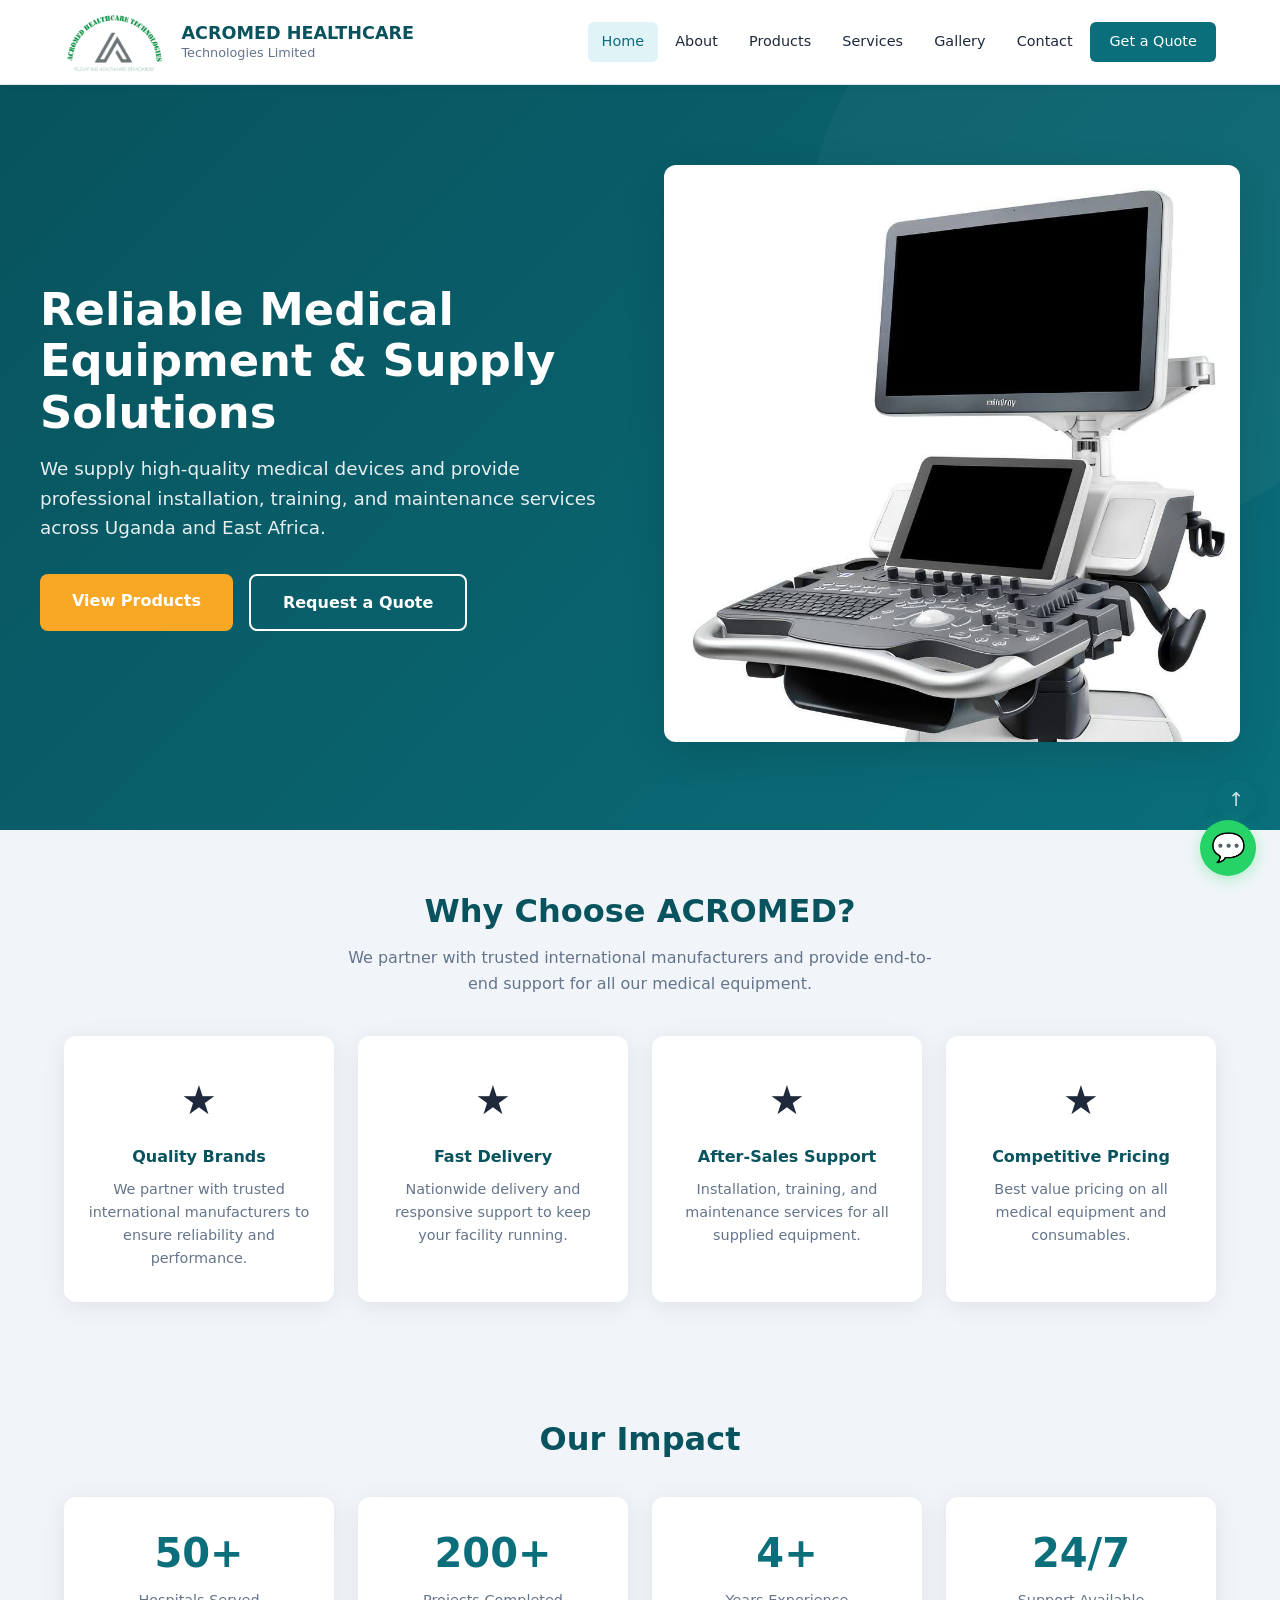
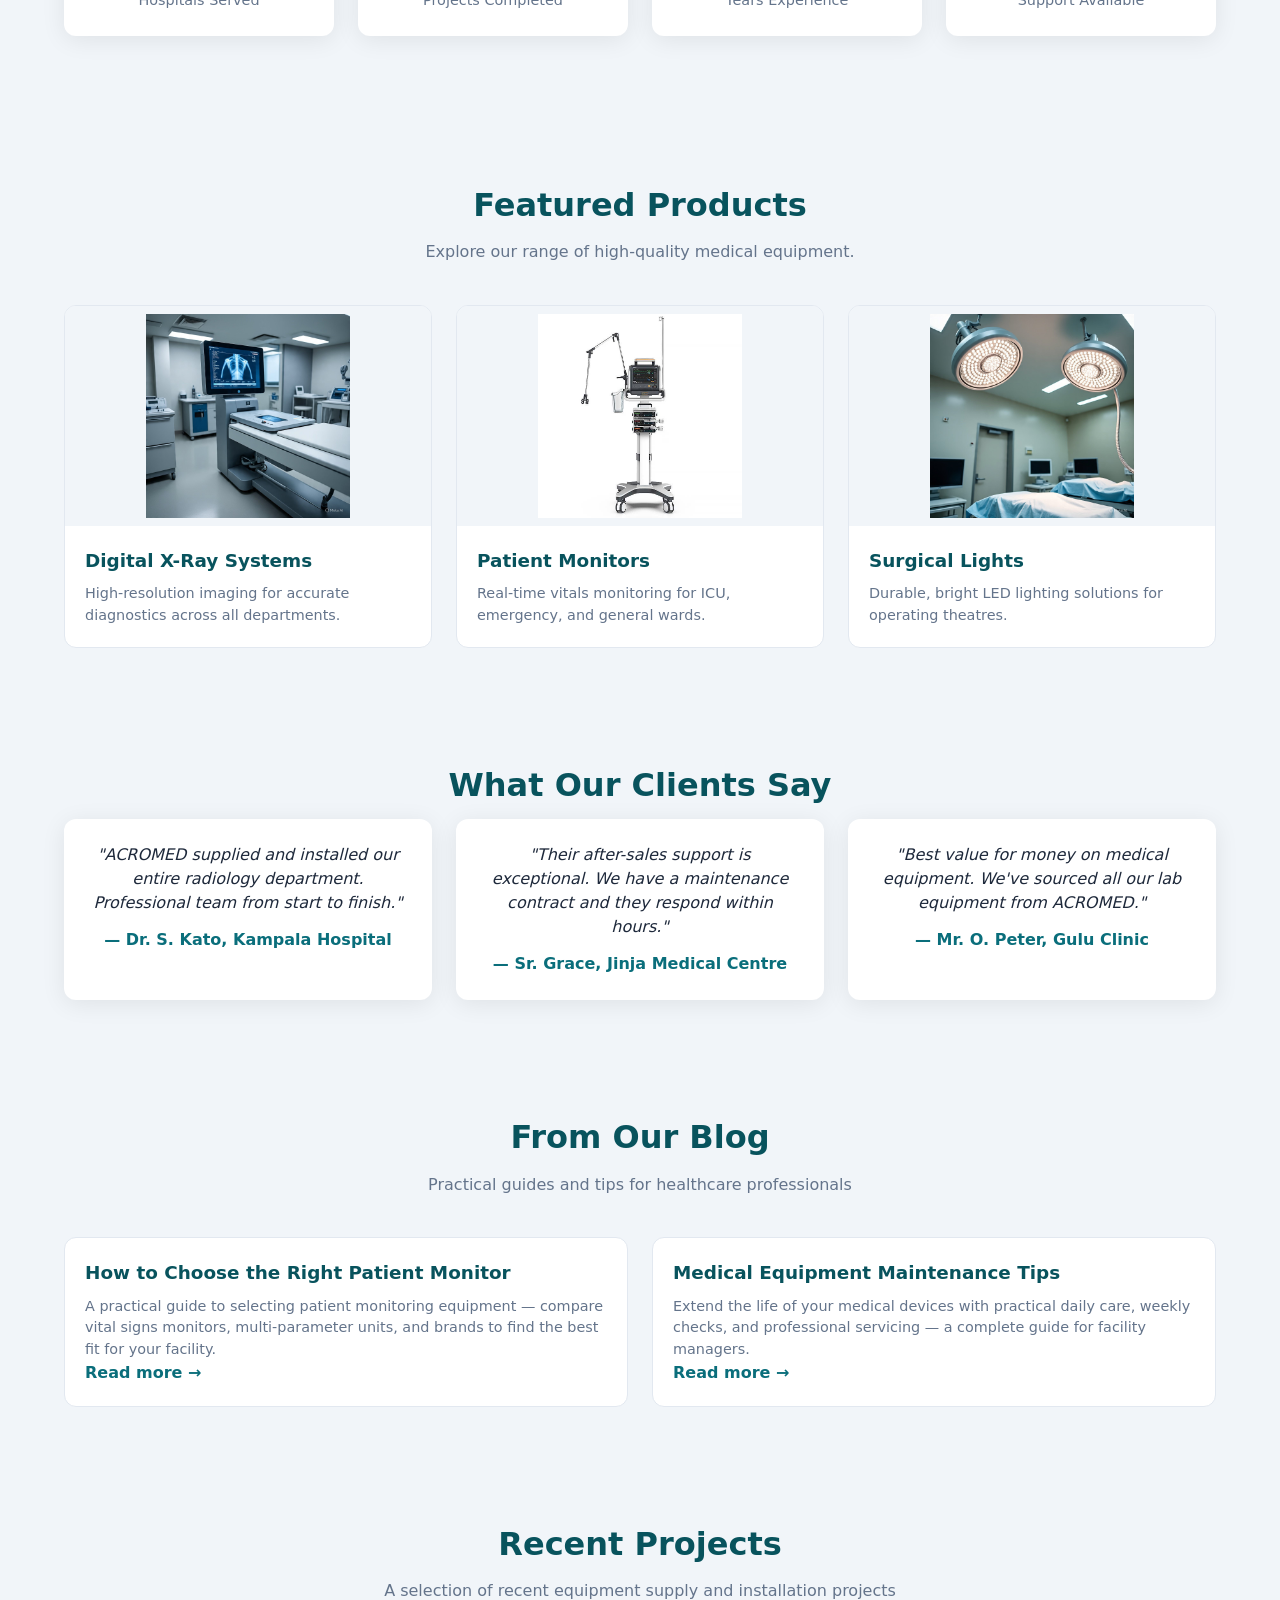
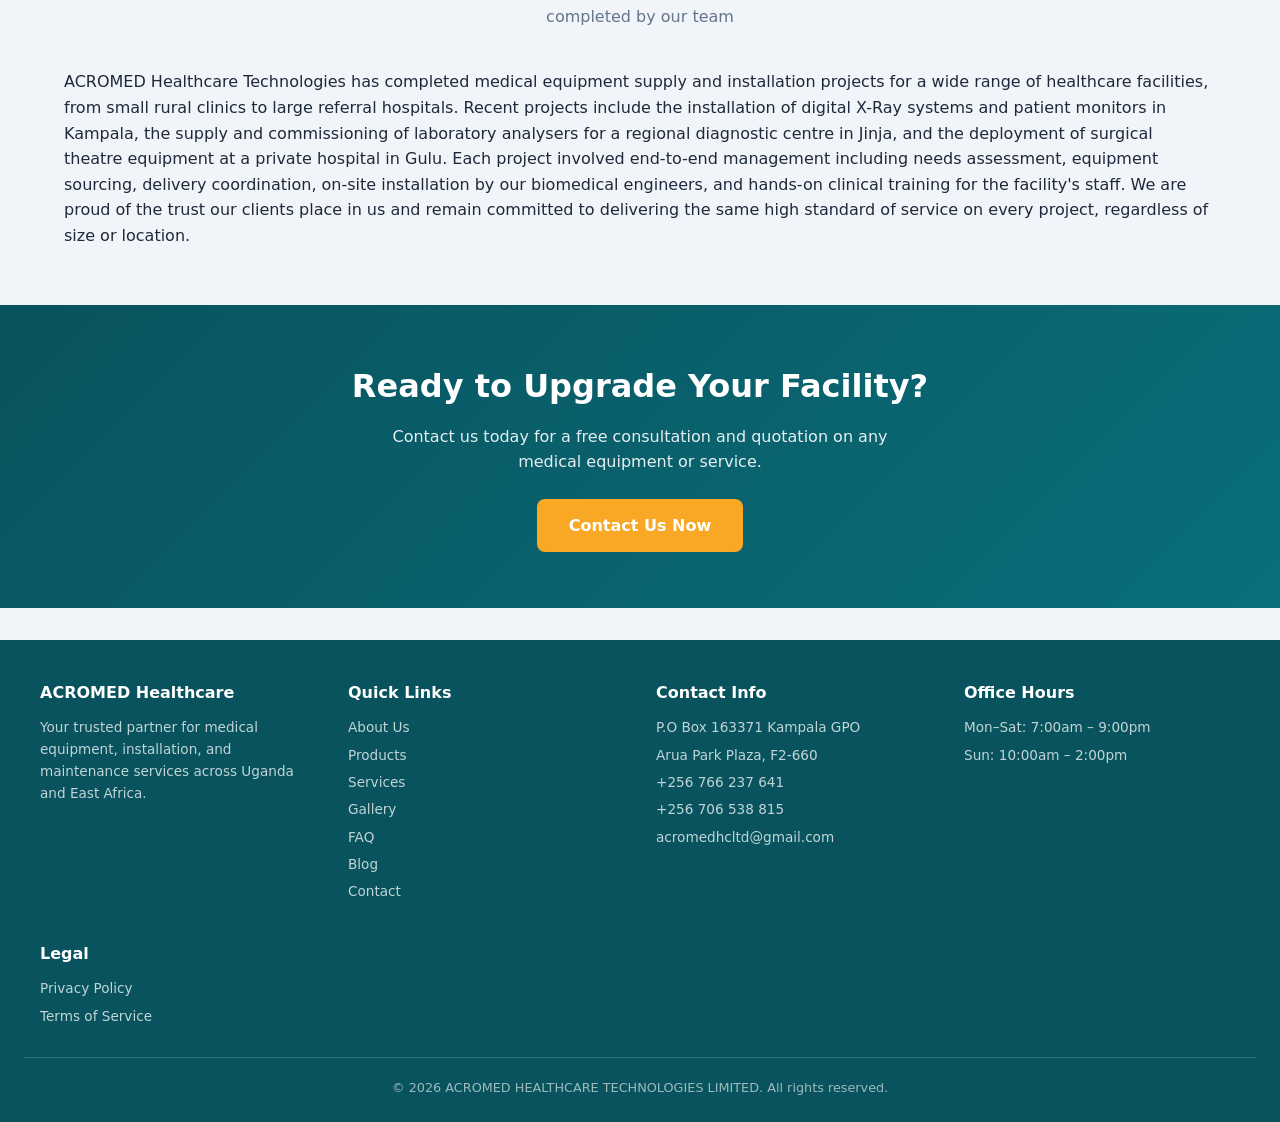
==== index.html @ 70cec4bb "Initial site: ACROMED Healthcare Technologies - full responsive website with Netlify Forms, SEO, and" ====
<!doctype html>
<html lang="en">
<head>
<meta charset="utf-8"/>
<title>ACROMED Healthcare Technologies | Medical Equipment Supplier Uganda</title>
<meta name="description" content="ACROMED Healthcare Technologies Limited — leading supplier of medical equipment, hospital supplies, installation and maintenance services across Uganda and East Africa."/>
<meta name="keywords" content="medical equipment Uganda, hospital supplies Kampala, x-ray machines, patient monitors, lab equipment, medical installation services"/>
<meta name="viewport" content="width=device-width,initial-scale=1"/>
<meta property="og:title" content="ACROMED Healthcare Technologies | Medical Equipment Supplier Uganda"/>
<meta property="og:description" content="Leading supplier of medical equipment, hospital supplies, installation and maintenance services across Uganda and East Africa."/>
<meta property="og:type" content="website"/>
<meta property="og:url" content="https://www.acromedhcltd.com/"/>
<meta property="og:image" content="https://www.acromedhcltd.com/images/logo.jpg"/>
<link rel="canonical" href="https://acromedhcltd.com/"/>
<link rel="icon" href="images/logo.jpg" type="image/x-icon"/>
<link rel="stylesheet" href="styles.css"/>
<script type="application/ld+json">
{
  "@context": "https://schema.org",
  "@type": "MedicalBusiness",
  "name": "ACROMED Healthcare Technologies Limited",
  "image": "https://www.acromedhcltd.com/images/logo.jpg",
  "address": {
    "@type": "PostalAddress",
    "streetAddress": "Arua Park Plaza, F2-660",
    "addressLocality": "Kampala",
    "addressCountry": "UG"
  },
  "telephone": "+256-766237641",
  "email": "acromedhcltd@gmail.com",
  "url": "https://www.acromedhcltd.com"
}
</script>
</head>
<body>
<header>
  <div class="brand">
    <div class="brand-left">
      <img src="images/logo.jpg" alt="ACROMED Logo" class="logo"/>
      <div class="site-title">ACROMED HEALTHCARE <span>Technologies Limited</span></div>
    </div>
    <button class="menu-toggle" onclick="this.nextElementSibling.classList.toggle('open')">☰</button>
    <nav>
      <a href="index.html" class="active">Home</a>
      <a href="about.html">About</a>
      <a href="products.html">Products</a>
      <a href="services.html">Services</a>
      <a href="gallery.html">Gallery</a>
      <a href="contact.html">Contact</a>
      <a href="contact.html" class="nav-cta">Get a Quote</a>
    </nav>
  </div>
</header>

<section class="hero">
  <div class="hero-inner">
    <div class="hero-text">
      <h1>Reliable Medical Equipment &amp; Supply Solutions</h1>
      <p>We supply high-quality medical devices and provide professional installation, training, and maintenance services across Uganda and East Africa.</p>
      <div class="cta-group">
        <a href="products.html" class="cta">View Products</a>
        <a href="contact.html" class="cta cta-outline">Request a Quote</a>
      </div>
    </div>
    <div class="hero-image">
      <img src="images/hero2.jpg" alt="Medical equipment" loading="lazy"/>
    </div>
  </div>
</section>

<div class="container">
  <section>
    <h2 class="section-title">Why Choose ACROMED?</h2>
    <p class="section-sub">We partner with trusted international manufacturers and provide end-to-end support for all our medical equipment.</p>
    <div class="why-us-grid">
      <div class="why-card"><span class="icon">★</span><h4>Quality Brands</h4><p>We partner with trusted international manufacturers to ensure reliability and performance.</p></div>
      <div class="why-card"><span class="icon">★</span><h4>Fast Delivery</h4><p>Nationwide delivery and responsive support to keep your facility running.</p></div>
      <div class="why-card"><span class="icon">★</span><h4>After-Sales Support</h4><p>Installation, training, and maintenance services for all supplied equipment.</p></div>
      <div class="why-card"><span class="icon">★</span><h4>Competitive Pricing</h4><p>Best value pricing on all medical equipment and consumables.</p></div>
    </div>
  </section>

  <section>
    <h2 class="section-title">Our Impact</h2>
    <div class="stats-row">
      <div class="stat-card"><div class="number">50+</div><div class="label">Hospitals Served</div></div>
      <div class="stat-card"><div class="number">200+</div><div class="label">Projects Completed</div></div>
      <div class="stat-card"><div class="number">4+</div><div class="label">Years Experience</div></div>
      <div class="stat-card"><div class="number">24/7</div><div class="label">Support Available</div></div>
    </div>
  </section>

  <section>
    <h2 class="section-title">Featured Products</h2>
    <p class="section-sub">Explore our range of high-quality medical equipment.</p>
    <div class="grid-3">
      <div class="card"><img class="card-img" src="images/xray.jpg" alt="Digital X-Ray" loading="lazy"/><div class="card-body"><h4>Digital X-Ray Systems</h4><p>High-resolution imaging for accurate diagnostics across all departments.</p></div></div>
      <div class="card"><img class="card-img" src="images/patient-mon.jpg" alt="Patient Monitor" loading="lazy"/><div class="card-body"><h4>Patient Monitors</h4><p>Real-time vitals monitoring for ICU, emergency, and general wards.</p></div></div>
      <div class="card"><img class="card-img" src="images/light.jpg" alt="Surgical Lights" loading="lazy"/><div class="card-body"><h4>Surgical Lights</h4><p>Durable, bright LED lighting solutions for operating theatres.</p></div></div>
    </div>
  </section>

  <section>
    <h2 class="section-title">What Our Clients Say</h2>
    <div class="grid-3" id="reviews-container">
      <div class="testimonial-card"><p>"ACROMED supplied and installed our entire radiology department. Professional team from start to finish."</p><div class="author">— Dr. S. Kato, Kampala Hospital</div></div>
      <div class="testimonial-card"><p>"Their after-sales support is exceptional. We have a maintenance contract and they respond within hours."</p><div class="author">— Sr. Grace, Jinja Medical Centre</div></div>
      <div class="testimonial-card"><p>"Best value for money on medical equipment. We've sourced all our lab equipment from ACROMED."</p><div class="author">— Mr. O. Peter, Gulu Clinic</div></div>
    </div>
  </section>

  <section>
    <h2 class="section-title">From Our Blog</h2>
    <p class="section-sub">Practical guides and tips for healthcare professionals</p>
    <div class="grid-3">
      <div class="card"><div class="card-body"><h4>How to Choose the Right Patient Monitor</h4><p>A practical guide to selecting patient monitoring equipment — compare vital signs monitors, multi-parameter units, and brands to find the best fit for your facility.</p><a href="blog/choosing-patient-monitor.html" style="color:var(--primary);font-weight:600;text-decoration:none">Read more →</a></div></div>
      <div class="card"><div class="card-body"><h4>Medical Equipment Maintenance Tips</h4><p>Extend the life of your medical devices with practical daily care, weekly checks, and professional servicing — a complete guide for facility managers.</p><a href="blog/equipment-maintenance-tips.html" style="color:var(--primary);font-weight:600;text-decoration:none">Read more →</a></div></div>
    </div>
  </section>

  <section>
    <h2 class="section-title">Recent Projects</h2>
    <p class="section-sub">A selection of recent equipment supply and installation projects completed by our team</p>
    <p>ACROMED Healthcare Technologies has completed medical equipment supply and installation projects for a wide range of healthcare facilities, from small rural clinics to large referral hospitals. Recent projects include the installation of digital X-Ray systems and patient monitors in Kampala, the supply and commissioning of laboratory analysers for a regional diagnostic centre in Jinja, and the deployment of surgical theatre equipment at a private hospital in Gulu. Each project involved end-to-end management including needs assessment, equipment sourcing, delivery coordination, on-site installation by our biomedical engineers, and hands-on clinical training for the facility's staff. We are proud of the trust our clients place in us and remain committed to delivering the same high standard of service on every project, regardless of size or location.</p>
  </section>
</div>

<section class="cta-section">
  <h2>Ready to Upgrade Your Facility?</h2>
  <p>Contact us today for a free consultation and quotation on any medical equipment or service.</p>
  <a href="contact.html" class="cta">Contact Us Now</a>
</section>

<footer>
  <div class="footer-grid">
    <div><h4>ACROMED Healthcare</h4><p>Your trusted partner for medical equipment, installation, and maintenance services across Uganda and East Africa.</p></div>
    <div><h4>Quick Links</h4><a href="about.html">About Us</a><a href="products.html">Products</a><a href="services.html">Services</a><a href="gallery.html">Gallery</a><a href="faq.html">FAQ</a><a href="blog/choosing-patient-monitor.html">Blog</a><a href="contact.html">Contact</a></div>
    <div><h4>Contact Info</h4><p>P.O Box 163371 Kampala GPO</p><p>Arua Park Plaza, F2-660</p><p>+256 766 237 641</p><p>+256 706 538 815</p><p>acromedhcltd@gmail.com</p></div>
    <div><h4>Office Hours</h4><p>Mon–Sat: 7:00am – 9:00pm</p><p>Sun: 10:00am – 2:00pm</p></div>
    <div><h4>Legal</h4><a href="privacy-policy.html">Privacy Policy</a><a href="terms-of-service.html">Terms of Service</a></div>
  </div>
  <div class="footer-bottom">© 2026 ACROMED HEALTHCARE TECHNOLOGIES LIMITED. All rights reserved.</div>
</footer>

<a href="https://wa.me/256706540718" target="_blank" class="whatsapp-float" title="Chat on WhatsApp">💬</a>
<a href="#" class="scroll-to-top">↑</a>

<script async src="https://pagead2.googlesyndication.com/pagead/js/adsbygoogle.js?client=ca-pub-8360673445127627" crossorigin="anonymous"></script>

</body>
</html>
---- styles.css ----
/* ACROMED Healthcare Technologies — Professional Theme */
:root {
  --primary: #0A6E7B;
  --primary-dark: #08535D;
  --primary-light: #E0F4F7;
  --accent: #F9A826;
  --accent-hover: #E89518;
  --text: #1E293B;
  --text-light: #64748B;
  --bg: #F1F5F9;
  --white: #FFFFFF;
  --border: #E2E8F0;
  --shadow: 0 4px 24px rgba(0,0,0,0.08);
  --shadow-lg: 0 12px 40px rgba(0,0,0,0.12);
  --radius: 12px;
  --maxw: 1200px;
  --transition: 0.3s ease;
}
* { box-sizing: border-box; margin: 0; padding: 0; }
html { scroll-behavior: smooth; }
body {
  font-family: 'Segoe UI', system-ui, -apple-system, sans-serif;
  color: var(--text);
  background: var(--bg);
  line-height: 1.6;
}
header {
  position: sticky;
  top: 0;
  z-index: 100;
  background: var(--white);
  border-bottom: 1px solid var(--border);
  box-shadow: 0 2px 8px rgba(0,0,0,0.04);
}
header .brand {
  max-width: var(--maxw);
  margin: 0 auto;
  display: flex;
  align-items: center;
  justify-content: space-between;
  padding: 0.75rem 1.5rem;
  gap: 1rem;
}
header .brand-left {
  display: flex;
  align-items: center;
  gap: 1rem;
}
header img.logo {
  height: 60px;
  width: auto;
  border-radius: 8px;
}
header .site-title {
  font-size: 1.1rem;
  font-weight: 700;
  color: var(--primary-dark);
  line-height: 1.3;
}
header .site-title span {
  display: block;
  font-weight: 400;
  font-size: 0.8rem;
  color: var(--text-light);
}
nav {
  display: flex;
  align-items: center;
  gap: 0.25rem;
}
nav a {
  color: var(--text);
  text-decoration: none;
  padding: 0.5rem 0.85rem;
  border-radius: 6px;
  font-weight: 500;
  font-size: 0.9rem;
  transition: all var(--transition);
}
nav a:hover, nav a.active {
  background: var(--primary-light);
  color: var(--primary);
}
.nav-cta {
  background: var(--primary) !important;
  color: var(--white) !important;
  padding: 0.5rem 1.2rem !important;
}
.nav-cta:hover {
  background: var(--primary-dark) !important;
}
.menu-toggle {
  display: none;
  background: none;
  border: none;
  font-size: 1.5rem;
  cursor: pointer;
  color: var(--text);
  padding: 0.25rem;
}
.container {
  max-width: var(--maxw);
  margin: 0 auto;
  padding: 0 1.5rem;
}
.hero {
  background: linear-gradient(135deg, var(--primary-dark) 0%, var(--primary) 100%);
  color: var(--white);
  padding: 5rem 1.5rem;
  position: relative;
  overflow: hidden;
}
.hero::after {
  content: '';
  position: absolute;
  right: -10%;
  top: -20%;
  width: 600px;
  height: 600px;
  background: rgba(255,255,255,0.03);
  border-radius: 50%;
  pointer-events: none;
}
.hero-inner {
  max-width: var(--maxw);
  margin: 0 auto;
  display: flex;
  align-items: center;
  gap: 3rem;
  position: relative;
  z-index: 1;
}
.hero-text { flex: 1; }
.hero-text h1 {
  font-size: 2.8rem;
  font-weight: 800;
  line-height: 1.15;
  margin-bottom: 1rem;
}
.hero-text p {
  font-size: 1.15rem;
  opacity: 0.9;
  margin-bottom: 2rem;
  max-width: 560px;
}
.hero-image { flex: 1; text-align: center; }
.hero-image img {
  max-width: 100%;
  border-radius: var(--radius);
  box-shadow: var(--shadow-lg);
}
.cta-group { display: flex; gap: 1rem; flex-wrap: wrap; }
.cta {
  display: inline-block;
  background: var(--accent);
  color: var(--white);
  padding: 0.85rem 2rem;
  border-radius: 8px;
  text-decoration: none;
  font-weight: 700;
  transition: all var(--transition);
}
.cta:hover { background: var(--accent-hover); transform: translateY(-2px); }
.cta-outline {
  background: transparent;
  border: 2px solid var(--white);
  color: var(--white);
}
.cta-outline:hover { background: rgba(255,255,255,0.1); }
section { padding: 3.5rem 0; }
.section-title {
  font-size: 2rem;
  font-weight: 700;
  text-align: center;
  margin-bottom: 0.5rem;
  color: var(--primary-dark);
}
.section-sub {
  text-align: center;
  color: var(--text-light);
  max-width: 600px;
  margin: 0 auto 2.5rem;
}
.stats-row {
  display: grid;
  grid-template-columns: repeat(auto-fit, minmax(180px, 1fr));
  gap: 1.5rem;
  margin: 2rem 0;
}
.stat-card {
  text-align: center;
  padding: 1.5rem 1rem;
  background: var(--white);
  border-radius: var(--radius);
  box-shadow: var(--shadow);
}
.stat-card .number {
  font-size: 2.5rem;
  font-weight: 800;
  color: var(--primary);
}
.stat-card .label {
  font-size: 0.9rem;
  color: var(--text-light);
  margin-top: 0.25rem;
}
.grid-3 {
  display: grid;
  grid-template-columns: repeat(auto-fit, minmax(300px, 1fr));
  gap: 1.5rem;
}
.card {
  background: var(--white);
  border: 1px solid var(--border);
  border-radius: var(--radius);
  overflow: hidden;
  transition: all var(--transition);
}
.card:hover { box-shadow: var(--shadow-lg); transform: translateY(-4px); }
.card-img {
  width: 100%;
  height: 220px;
  object-fit: contain;
  background: var(--bg);
  padding: 0.5rem;
  display: block;
}
.card-body { padding: 1.25rem; }
.card-body h3, .card-body h4 {
  font-size: 1.15rem;
  margin-bottom: 0.5rem;
  color: var(--primary-dark);
}
.card-body p {
  font-size: 0.9rem;
  color: var(--text-light);
  line-height: 1.5;
}
.testimonial-card {
  background: var(--white);
  border-radius: var(--radius);
  padding: 1.5rem;
  box-shadow: var(--shadow);
  text-align: center;
}
.testimonial-card p {
  font-style: italic;
  color: var(--text);
  margin-bottom: 0.75rem;
  line-height: 1.5;
}
.testimonial-card .author {
  font-weight: 600;
  color: var(--primary);
  font-style: normal;
}
.why-us-grid {
  display: grid;
  grid-template-columns: repeat(auto-fit, minmax(240px, 1fr));
  gap: 1.5rem;
}
.why-card {
  text-align: center;
  padding: 2rem 1.5rem;
  background: var(--white);
  border-radius: var(--radius);
  box-shadow: var(--shadow);
}
.why-card .icon {
  font-size: 2.5rem;
  margin-bottom: 0.75rem;
  display: block;
}
.why-card h4 {
  color: var(--primary-dark);
  margin-bottom: 0.5rem;
}
.why-card p {
  font-size: 0.9rem;
  color: var(--text-light);
}
.cta-section {
  background: linear-gradient(135deg, var(--primary-dark) 0%, var(--primary) 100%);
  color: var(--white);
  text-align: center;
  padding: 3.5rem 1.5rem;
}
.cta-section h2 {
  font-size: 2rem;
  margin-bottom: 0.75rem;
}
.cta-section p {
  opacity: 0.9;
  margin-bottom: 1.5rem;
  max-width: 500px;
  margin-left: auto;
  margin-right: auto;
}
.page-header {
  background: var(--primary);
  color: var(--white);
  padding: 3rem 1.5rem;
  text-align: center;
}
.page-header h1 {
  font-size: 2.2rem;
  font-weight: 700;
}
.page-header p {
  opacity: 0.85;
  margin-top: 0.5rem;
}
.about-grid {
  display: grid;
  grid-template-columns: 1fr 1fr;
  gap: 2.5rem;
  align-items: center;
}
.about-grid img {
  width: 100%;
  border-radius: var(--radius);
}
.values-grid {
  display: grid;
  grid-template-columns: repeat(auto-fit, minmax(200px, 1fr));
  gap: 1rem;
}
.value-item {
  background: var(--white);
  border: 1px solid var(--border);
  border-radius: var(--radius);
  padding: 1.25rem;
  text-align: center;
}
.value-item h4 { color: var(--primary); }
.gallery-grid {
  display: grid;
  grid-template-columns: repeat(auto-fill, minmax(280px, 1fr));
  gap: 1rem;
}
.gallery-grid img {
  width: 100%;
  height: 220px;
  object-fit: contain;
  background: var(--bg);
  border-radius: var(--radius);
  transition: all var(--transition);
  cursor: pointer;
}
.gallery-grid img:hover {
  transform: scale(1.03);
  box-shadow: var(--shadow-lg);
}
.contact-grid {
  display: grid;
  grid-template-columns: 1fr 1fr;
  gap: 2rem;
}
.info-card {
  display: flex;
  gap: 1rem;
  align-items: flex-start;
  padding: 1rem;
  margin-bottom: 1rem;
  background: var(--white);
  border-radius: var(--radius);
  box-shadow: var(--shadow);
}
.info-card .ico {
  font-size: 1.5rem;
  min-width: 40px;
  text-align: center;
}
.info-card h4 { font-size: 0.9rem; color: var(--primary); }
.info-card p { font-size: 0.9rem; color: var(--text-light); }
.form-group { margin-bottom: 1rem; }
.form-group label {
  display: block;
  font-weight: 600;
  margin-bottom: 0.35rem;
  font-size: 0.9rem;
}
.form-group input, .form-group textarea, .form-group select {
  width: 100%;
  padding: 0.7rem 0.85rem;
  border: 1px solid var(--border);
  border-radius: 6px;
  font-family: inherit;
  font-size: 0.95rem;
  transition: border var(--transition);
}
.form-group input:focus, .form-group textarea:focus {
  outline: none;
  border-color: var(--primary);
  box-shadow: 0 0 0 3px rgba(10,110,123,0.1);
}
.btn {
  display: inline-block;
  padding: 0.75rem 1.75rem;
  border: none;
  border-radius: 6px;
  font-weight: 700;
  font-size: 0.95rem;
  cursor: pointer;
  transition: all var(--transition);
}
.btn-primary {
  background: var(--primary);
  color: var(--white);
}
.btn-primary:hover { background: var(--primary-dark); }
.btn-accent {
  background: var(--accent);
  color: var(--white);
}
.btn-accent:hover { background: var(--accent-hover); }
table {
  width: 100%;
  border-collapse: collapse;
  margin-top: 1rem;
}
th, td {
  padding: 0.75rem;
  border: 1px solid var(--border);
  text-align: left;
}
th {
  background: var(--primary-light);
  color: var(--primary-dark);
  font-weight: 600;
}
tr:nth-child(even) { background: var(--bg); }
footer {
  background: var(--primary-dark);
  color: var(--white);
  padding: 2.5rem 1.5rem 1.5rem;
  margin-top: 2rem;
}
.footer-grid {
  max-width: var(--maxw);
  margin: 0 auto;
  display: grid;
  grid-template-columns: repeat(auto-fit, minmax(220px, 1fr));
  gap: 2rem;
}
footer h4 { margin-bottom: 0.75rem; font-size: 1rem; }
footer p, footer a {
  font-size: 0.85rem;
  color: rgba(255,255,255,0.75);
  text-decoration: none;
  display: block;
  margin-bottom: 0.35rem;
}
footer a:hover { color: var(--white); }
.footer-bottom {
  text-align: center;
  border-top: 1px solid rgba(255,255,255,0.15);
  padding-top: 1.25rem;
  margin-top: 1.5rem;
  font-size: 0.8rem;
  color: rgba(255,255,255,0.6);
}
.whatsapp-float {
  position: fixed;
  bottom: 1.5rem;
  right: 1.5rem;
  width: 56px;
  height: 56px;
  background: #25D366;
  color: white;
  border-radius: 50%;
  text-align: center;
  line-height: 56px;
  font-size: 1.75rem;
  box-shadow: 0 4px 16px rgba(37,211,102,0.3);
  z-index: 99;
  text-decoration: none;
  transition: all var(--transition);
}
.whatsapp-float:hover {
  transform: scale(1.1);
  box-shadow: 0 6px 24px rgba(37,211,102,0.4);
}
.scroll-to-top {
  position: fixed;
  right: 1.5rem;
  bottom: 5rem;
  width: 40px;
  height: 40px;
  background: var(--primary);
  color: white;
  border-radius: 50%;
  text-align: center;
  line-height: 40px;
  font-size: 1.2rem;
  box-shadow: var(--shadow);
  z-index: 98;
  text-decoration: none;
  opacity: 0.8;
  transition: all var(--transition);
}
.scroll-to-top:hover { opacity: 1; }
.gallery-category {
  margin-bottom: 2.5rem;
}
.gallery-category h3 {
  color: var(--primary);
  margin-bottom: 1rem;
  border-bottom: 2px solid var(--primary-light);
  padding-bottom: 0.5rem;
}
.cert-grid {
  display: grid;
  grid-template-columns: repeat(auto-fit, minmax(220px, 1fr));
  gap: 1.5rem;
}
.cert-card {
  background: var(--white);
  border: 1px solid var(--border);
  border-radius: var(--radius);
  padding: 1.5rem;
  text-align: center;
  transition: all var(--transition);
}
.cert-card:hover {
  box-shadow: var(--shadow-lg);
  transform: translateY(-2px);
}
.cert-link {
  text-decoration: none;
  color: inherit;
  display: block;
}
.cert-card h4 {
  color: var(--primary);
  margin: 0.75rem 0 0.25rem;
}
.cert-card p {
  font-size: 0.85rem;
  color: var(--text-light);
}
.cert-preview {
  width: 100%;
  height: 160px;
  background: var(--primary-light);
  border-radius: 8px;
  display: flex;
  align-items: center;
  justify-content: center;
  font-size: 4rem;
  color: var(--primary);
  transition: all var(--transition);
}
.cert-card:hover .cert-preview {
  background: var(--primary);
  color: var(--white);
}
.cert-dl {
  display: inline-block;
  margin-top: 0.5rem;
  font-size: 0.8rem;
  font-weight: 600;
  color: var(--primary);
  transition: all var(--transition);
}
.cert-card:hover .cert-dl {
  color: var(--accent);
}
.success-msg {
  background: #d4edda;
  color: #155724;
  padding: 1rem;
  border-radius: var(--radius);
  margin: 1rem 0;
}
.error-msg {
  background: #f8d7da;
  color: #721c24;
  padding: 1rem;
  border-radius: var(--radius);
  margin: 1rem 0;
}
.hp-field { display: none !important; }
.review-form { max-width: 600px; margin: 0 auto; }
.star-select { display: flex; gap: 0.25rem; margin: 0.5rem 0 1rem; }
.star-select input { display: none; }
.star-select label { font-size: 2rem; cursor: pointer; color: var(--border); transition: color var(--transition); }
.star-select input:checked ~ label,
.star-select label:hover,
.star-select label:hover ~ label { color: var(--accent); }
.star-select { direction: rtl; justify-content: flex-end; }
.star-review { color: var(--accent); font-size: 1rem; letter-spacing: 2px; }
.review-card { background: var(--white); border: 1px solid var(--border); border-radius: var(--radius); padding: 1.25rem; }
.review-card .author { font-weight: 600; color: var(--primary); margin-top: 0.5rem; }
.review-card .date { font-size: 0.8rem; color: var(--text-light); }
@media (max-width: 768px) {
  .menu-toggle { display: block; }
  nav {
    display: none;
    flex-direction: column;
    width: 100%;
    gap: 0;
    padding: 0.5rem 0;
  }
  nav.open { display: flex; }
  nav a { padding: 0.6rem 0.85rem; width: 100%; }
  header .brand { flex-wrap: wrap; }
  header .site-title { font-size: 0.95rem; }
  .hero-inner { flex-direction: column; }
  .hero-text h1 { font-size: 2rem; }
  .hero { padding: 3rem 1.5rem; }
  .hero-image { display: none; }
  .about-grid { grid-template-columns: 1fr; }
  .contact-grid { grid-template-columns: 1fr; }
  .page-header h1 { font-size: 1.6rem; }
  .section-title { font-size: 1.5rem; }
  .stats-row { grid-template-columns: repeat(2, 1fr); }
}
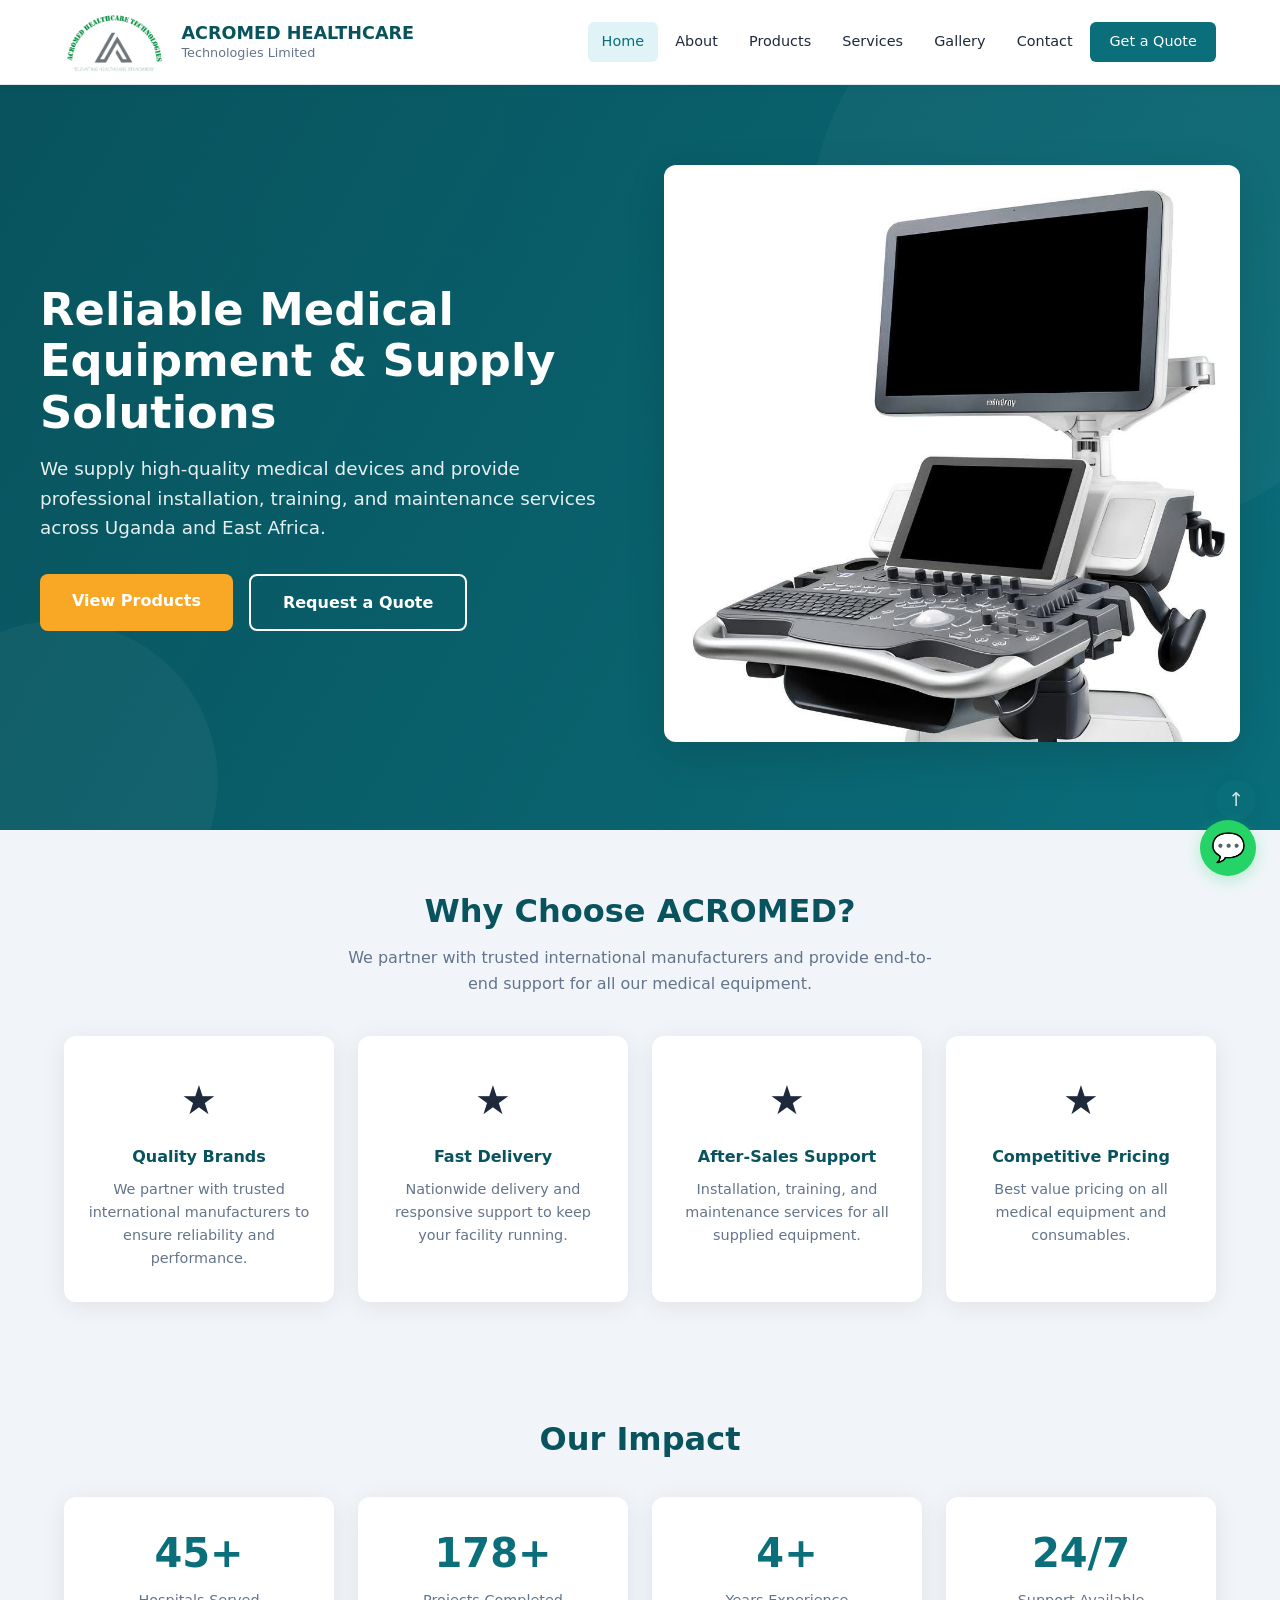
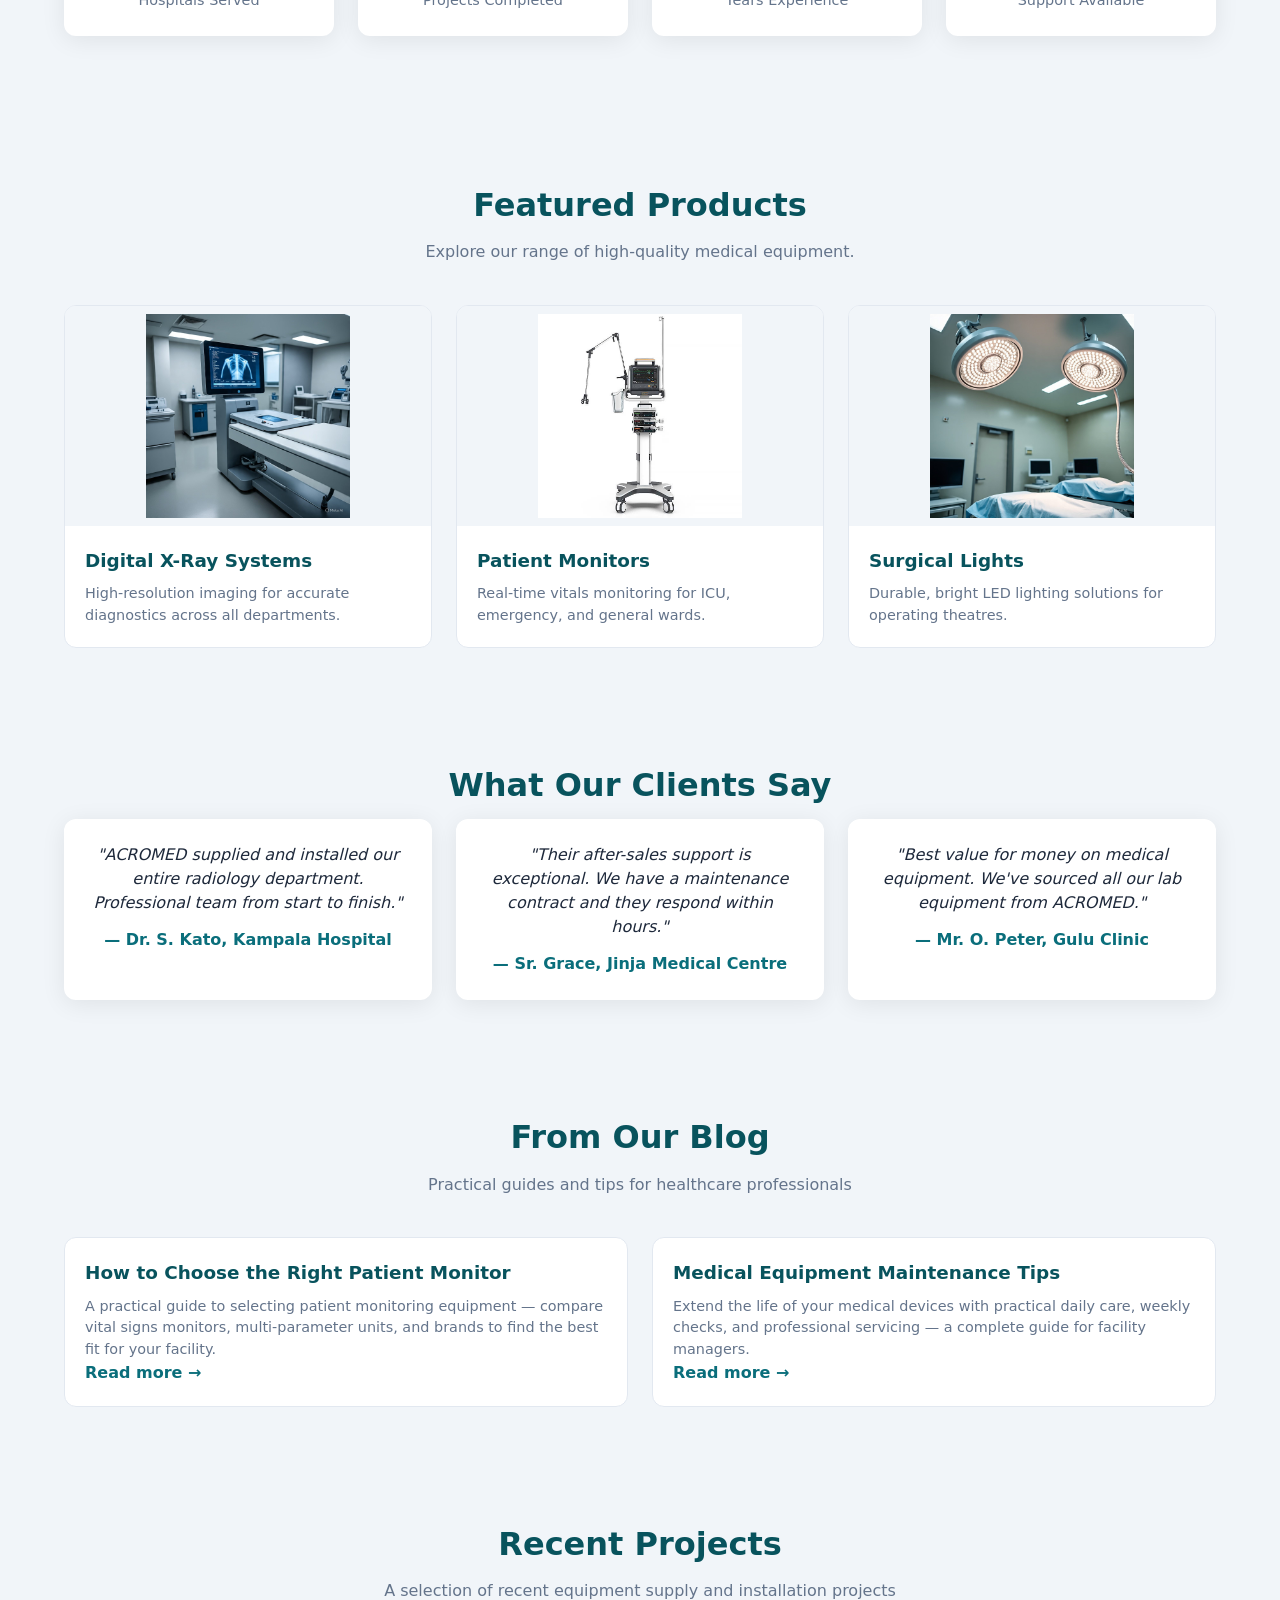
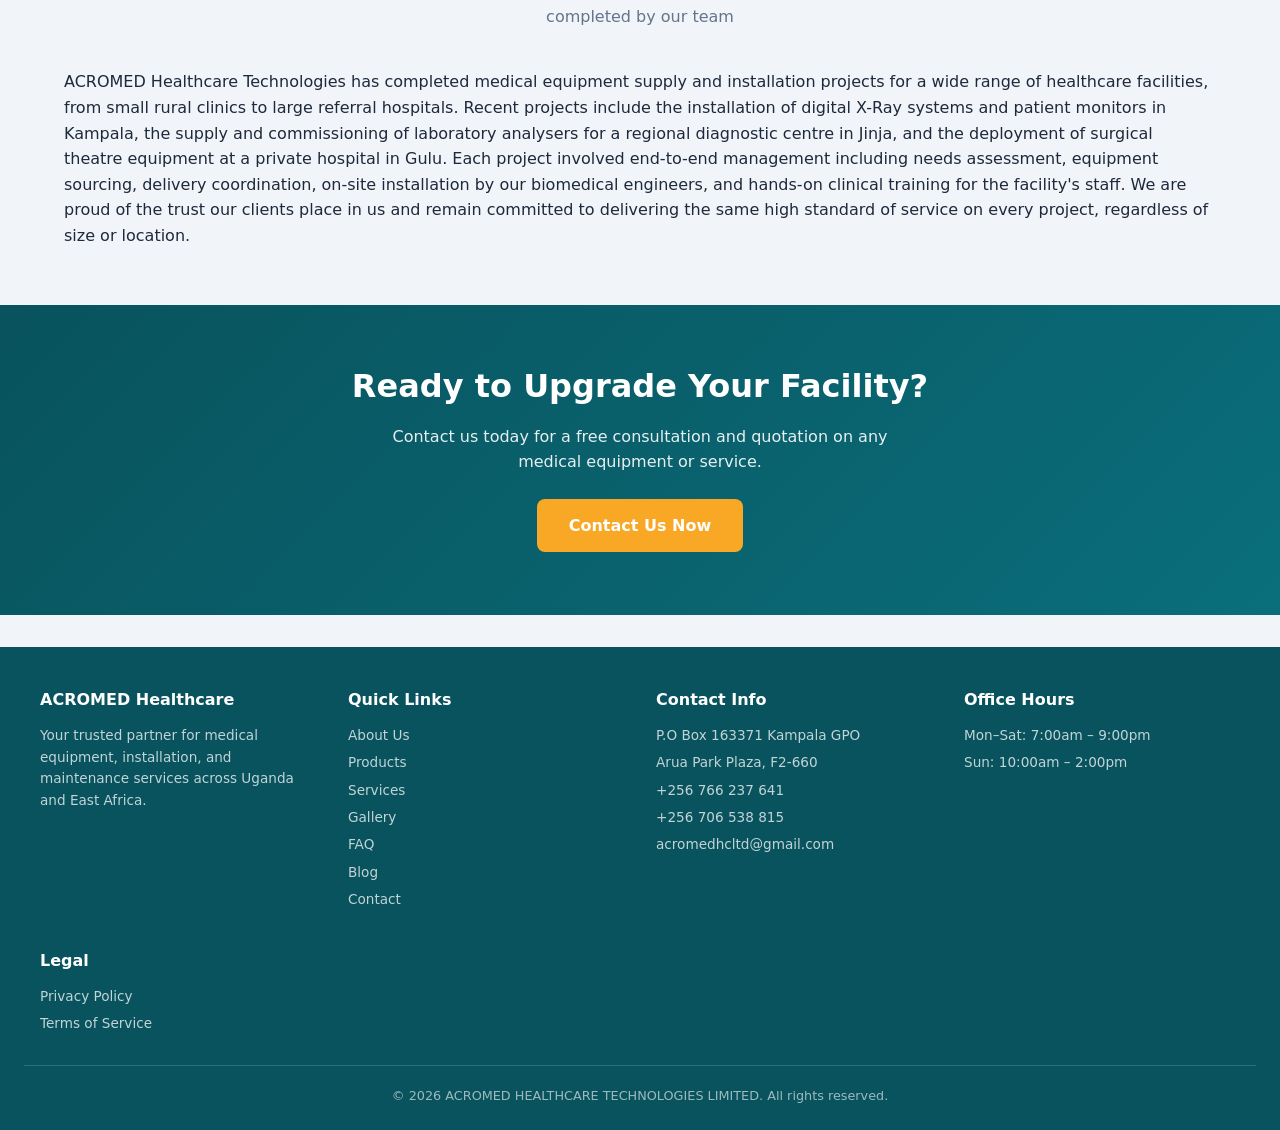
==== commit cbede678: "Add scroll-reveal animations, animated stat counters, hero gradient, and hover effects" ====
--- a/index.html
+++ b/index.html
@@ -73,20 +73,20 @@
     <h2 class="section-title">Why Choose ACROMED?</h2>
     <p class="section-sub">We partner with trusted international manufacturers and provide end-to-end support for all our medical equipment.</p>
     <div class="why-us-grid">
-      <div class="why-card"><span class="icon">★</span><h4>Quality Brands</h4><p>We partner with trusted international manufacturers to ensure reliability and performance.</p></div>
-      <div class="why-card"><span class="icon">★</span><h4>Fast Delivery</h4><p>Nationwide delivery and responsive support to keep your facility running.</p></div>
-      <div class="why-card"><span class="icon">★</span><h4>After-Sales Support</h4><p>Installation, training, and maintenance services for all supplied equipment.</p></div>
-      <div class="why-card"><span class="icon">★</span><h4>Competitive Pricing</h4><p>Best value pricing on all medical equipment and consumables.</p></div>
+      <div class="why-card reveal reveal-delay-1"><span class="icon">★</span><h4>Quality Brands</h4><p>We partner with trusted international manufacturers to ensure reliability and performance.</p></div>
+      <div class="why-card reveal reveal-delay-2"><span class="icon">★</span><h4>Fast Delivery</h4><p>Nationwide delivery and responsive support to keep your facility running.</p></div>
+      <div class="why-card reveal reveal-delay-3"><span class="icon">★</span><h4>After-Sales Support</h4><p>Installation, training, and maintenance services for all supplied equipment.</p></div>
+      <div class="why-card reveal reveal-delay-4"><span class="icon">★</span><h4>Competitive Pricing</h4><p>Best value pricing on all medical equipment and consumables.</p></div>
     </div>
   </section>
 
   <section>
     <h2 class="section-title">Our Impact</h2>
     <div class="stats-row">
-      <div class="stat-card"><div class="number">50+</div><div class="label">Hospitals Served</div></div>
-      <div class="stat-card"><div class="number">200+</div><div class="label">Projects Completed</div></div>
-      <div class="stat-card"><div class="number">4+</div><div class="label">Years Experience</div></div>
-      <div class="stat-card"><div class="number">24/7</div><div class="label">Support Available</div></div>
+      <div class="stat-card reveal reveal-delay-1"><div class="number" data-count="50" data-suffix="+">50+</div><div class="label">Hospitals Served</div></div>
+      <div class="stat-card reveal reveal-delay-2"><div class="number" data-count="200" data-suffix="+">200+</div><div class="label">Projects Completed</div></div>
+      <div class="stat-card reveal reveal-delay-3"><div class="number" data-count="4" data-suffix="+">4+</div><div class="label">Years Experience</div></div>
+      <div class="stat-card reveal reveal-delay-4"><div class="number">24/7</div><div class="label">Support Available</div></div>
     </div>
   </section>
 
@@ -94,18 +94,18 @@
     <h2 class="section-title">Featured Products</h2>
     <p class="section-sub">Explore our range of high-quality medical equipment.</p>
     <div class="grid-3">
-      <div class="card"><img class="card-img" src="images/xray.jpg" alt="Digital X-Ray" loading="lazy"/><div class="card-body"><h4>Digital X-Ray Systems</h4><p>High-resolution imaging for accurate diagnostics across all departments.</p></div></div>
-      <div class="card"><img class="card-img" src="images/patient-mon.jpg" alt="Patient Monitor" loading="lazy"/><div class="card-body"><h4>Patient Monitors</h4><p>Real-time vitals monitoring for ICU, emergency, and general wards.</p></div></div>
-      <div class="card"><img class="card-img" src="images/light.jpg" alt="Surgical Lights" loading="lazy"/><div class="card-body"><h4>Surgical Lights</h4><p>Durable, bright LED lighting solutions for operating theatres.</p></div></div>
+      <div class="card reveal reveal-delay-1"><img class="card-img" src="images/xray.jpg" alt="Digital X-Ray" loading="lazy"/><div class="card-body"><h4>Digital X-Ray Systems</h4><p>High-resolution imaging for accurate diagnostics across all departments.</p></div></div>
+      <div class="card reveal reveal-delay-2"><img class="card-img" src="images/patient-mon.jpg" alt="Patient Monitor" loading="lazy"/><div class="card-body"><h4>Patient Monitors</h4><p>Real-time vitals monitoring for ICU, emergency, and general wards.</p></div></div>
+      <div class="card reveal reveal-delay-3"><img class="card-img" src="images/light.jpg" alt="Surgical Lights" loading="lazy"/><div class="card-body"><h4>Surgical Lights</h4><p>Durable, bright LED lighting solutions for operating theatres.</p></div></div>
     </div>
   </section>
 
   <section>
     <h2 class="section-title">What Our Clients Say</h2>
     <div class="grid-3" id="reviews-container">
-      <div class="testimonial-card"><p>"ACROMED supplied and installed our entire radiology department. Professional team from start to finish."</p><div class="author">— Dr. S. Kato, Kampala Hospital</div></div>
-      <div class="testimonial-card"><p>"Their after-sales support is exceptional. We have a maintenance contract and they respond within hours."</p><div class="author">— Sr. Grace, Jinja Medical Centre</div></div>
-      <div class="testimonial-card"><p>"Best value for money on medical equipment. We've sourced all our lab equipment from ACROMED."</p><div class="author">— Mr. O. Peter, Gulu Clinic</div></div>
+      <div class="testimonial-card reveal reveal-delay-1"><p>"ACROMED supplied and installed our entire radiology department. Professional team from start to finish."</p><div class="author">— Dr. S. Kato, Kampala Hospital</div></div>
+      <div class="testimonial-card reveal reveal-delay-2"><p>"Their after-sales support is exceptional. We have a maintenance contract and they respond within hours."</p><div class="author">— Sr. Grace, Jinja Medical Centre</div></div>
+      <div class="testimonial-card reveal reveal-delay-3"><p>"Best value for money on medical equipment. We've sourced all our lab equipment from ACROMED."</p><div class="author">— Mr. O. Peter, Gulu Clinic</div></div>
     </div>
   </section>
 
@@ -113,8 +113,8 @@
     <h2 class="section-title">From Our Blog</h2>
     <p class="section-sub">Practical guides and tips for healthcare professionals</p>
     <div class="grid-3">
-      <div class="card"><div class="card-body"><h4>How to Choose the Right Patient Monitor</h4><p>A practical guide to selecting patient monitoring equipment — compare vital signs monitors, multi-parameter units, and brands to find the best fit for your facility.</p><a href="blog/choosing-patient-monitor.html" style="color:var(--primary);font-weight:600;text-decoration:none">Read more →</a></div></div>
-      <div class="card"><div class="card-body"><h4>Medical Equipment Maintenance Tips</h4><p>Extend the life of your medical devices with practical daily care, weekly checks, and professional servicing — a complete guide for facility managers.</p><a href="blog/equipment-maintenance-tips.html" style="color:var(--primary);font-weight:600;text-decoration:none">Read more →</a></div></div>
+      <div class="card reveal reveal-delay-1"><div class="card-body"><h4>How to Choose the Right Patient Monitor</h4><p>A practical guide to selecting patient monitoring equipment — compare vital signs monitors, multi-parameter units, and brands to find the best fit for your facility.</p><a href="blog/choosing-patient-monitor.html" style="color:var(--primary);font-weight:600;text-decoration:none">Read more →</a></div></div>
+      <div class="card reveal reveal-delay-2"><div class="card-body"><h4>Medical Equipment Maintenance Tips</h4><p>Extend the life of your medical devices with practical daily care, weekly checks, and professional servicing — a complete guide for facility managers.</p><a href="blog/equipment-maintenance-tips.html" style="color:var(--primary);font-weight:600;text-decoration:none">Read more →</a></div></div>
     </div>
   </section>
 
@@ -146,6 +146,7 @@
 <a href="#" class="scroll-to-top">↑</a>
 
 <script async src="https://pagead2.googlesyndication.com/pagead/js/adsbygoogle.js?client=ca-pub-8360673445127627" crossorigin="anonymous"></script>
+<script src="animations.js"></script>
 
 </body>
 </html>
--- a/styles.css
+++ b/styles.css
@@ -616,3 +616,115 @@
   .section-title { font-size: 1.5rem; }
   .stats-row { grid-template-columns: repeat(2, 1fr); }
 }
+
+/* ===== Animations ===== */
+@keyframes fadeInUp {
+  from { opacity: 0; transform: translateY(30px); }
+  to   { opacity: 1; transform: translateY(0); }
+}
+@keyframes fadeIn {
+  from { opacity: 0; }
+  to   { opacity: 1; }
+}
+@keyframes slideInLeft {
+  from { opacity: 0; transform: translateX(-40px); }
+  to   { opacity: 1; transform: translateX(0); }
+}
+@keyframes slideInRight {
+  from { opacity: 0; transform: translateX(40px); }
+  to   { opacity: 1; transform: translateX(0); }
+}
+@keyframes floatY {
+  0%, 100% { transform: translateY(0); }
+  50%      { transform: translateY(-12px); }
+}
+@keyframes pulseRing {
+  0%   { box-shadow: 0 0 0 0 rgba(37,211,102,0.45); }
+  70%  { box-shadow: 0 0 0 16px rgba(37,211,102,0); }
+  100% { box-shadow: 0 0 0 0 rgba(37,211,102,0); }
+}
+@keyframes heroShift {
+  0% { background-position: 0% 50%; }
+  50% { background-position: 100% 50%; }
+  100% { background-position: 0% 50%; }
+}
+@keyframes popIn {
+  0%   { opacity: 0; transform: scale(0.9); }
+  100% { opacity: 1; transform: scale(1); }
+}
+
+/* Hero entrance (on load) */
+.hero-text  { animation: fadeInUp 0.9s ease both; }
+.hero-image { animation: fadeIn 1.2s ease both; animation-delay: 0.3s; }
+.page-header h1 { animation: fadeInUp 0.7s ease both; }
+.page-header p  { animation: fadeInUp 0.7s ease both; animation-delay: 0.15s; }
+
+/* Animated gradient hero */
+.hero {
+  background: linear-gradient(120deg, var(--primary-dark) 0%, var(--primary) 35%, #0B8A9B 70%, var(--primary-dark) 100%);
+  background-size: 300% 300%;
+  animation: heroShift 14s ease infinite;
+}
+
+/* Floating decorative elements */
+.hero::before {
+  content: '';
+  position: absolute;
+  left: -8%;
+  bottom: -15%;
+  width: 320px;
+  height: 320px;
+  background: rgba(255,255,255,0.04);
+  border-radius: 50%;
+  animation: floatY 8s ease-in-out infinite;
+  pointer-events: none;
+}
+
+/* Scroll-reveal defaults */
+.reveal {
+  opacity: 0;
+  transform: translateY(30px);
+  transition: opacity 0.8s ease, transform 0.8s ease;
+}
+.reveal.visible {
+  opacity: 1;
+  transform: translateY(0);
+}
+.reveal-delay-1 { transition-delay: 0.1s; }
+.reveal-delay-2 { transition-delay: 0.2s; }
+.reveal-delay-3 { transition-delay: 0.3s; }
+.reveal-delay-4 { transition-delay: 0.4s; }
+
+/* Stat counter pop */
+.stat-card .number { animation: popIn 0.5s ease both; }
+
+/* Card hover lift + image zoom */
+.card { overflow: hidden; }
+.card:hover .card-img { transform: scale(1.06); }
+.card-img { transition: transform 0.5s ease; }
+
+/* WhatsApp float pulse */
+.whatsapp-float { animation: pulseRing 2.5s ease-in-out infinite; }
+
+/* Button subtle shine on hover */
+.cta { position: relative; overflow: hidden; }
+.cta::after {
+  content: '';
+  position: absolute;
+  top: 0;
+  left: -100%;
+  width: 60%;
+  height: 100%;
+  background: linear-gradient(120deg, transparent, rgba(255,255,255,0.35), transparent);
+  transition: left 0.6s ease;
+}
+.cta:hover::after { left: 130%; }
+
+/* Respect users who prefer reduced motion */
+@media (prefers-reduced-motion: reduce) {
+  *, *::before, *::after {
+    animation-duration: 0.01ms !important;
+    animation-iteration-count: 1 !important;
+    transition-duration: 0.01ms !important;
+  }
+}
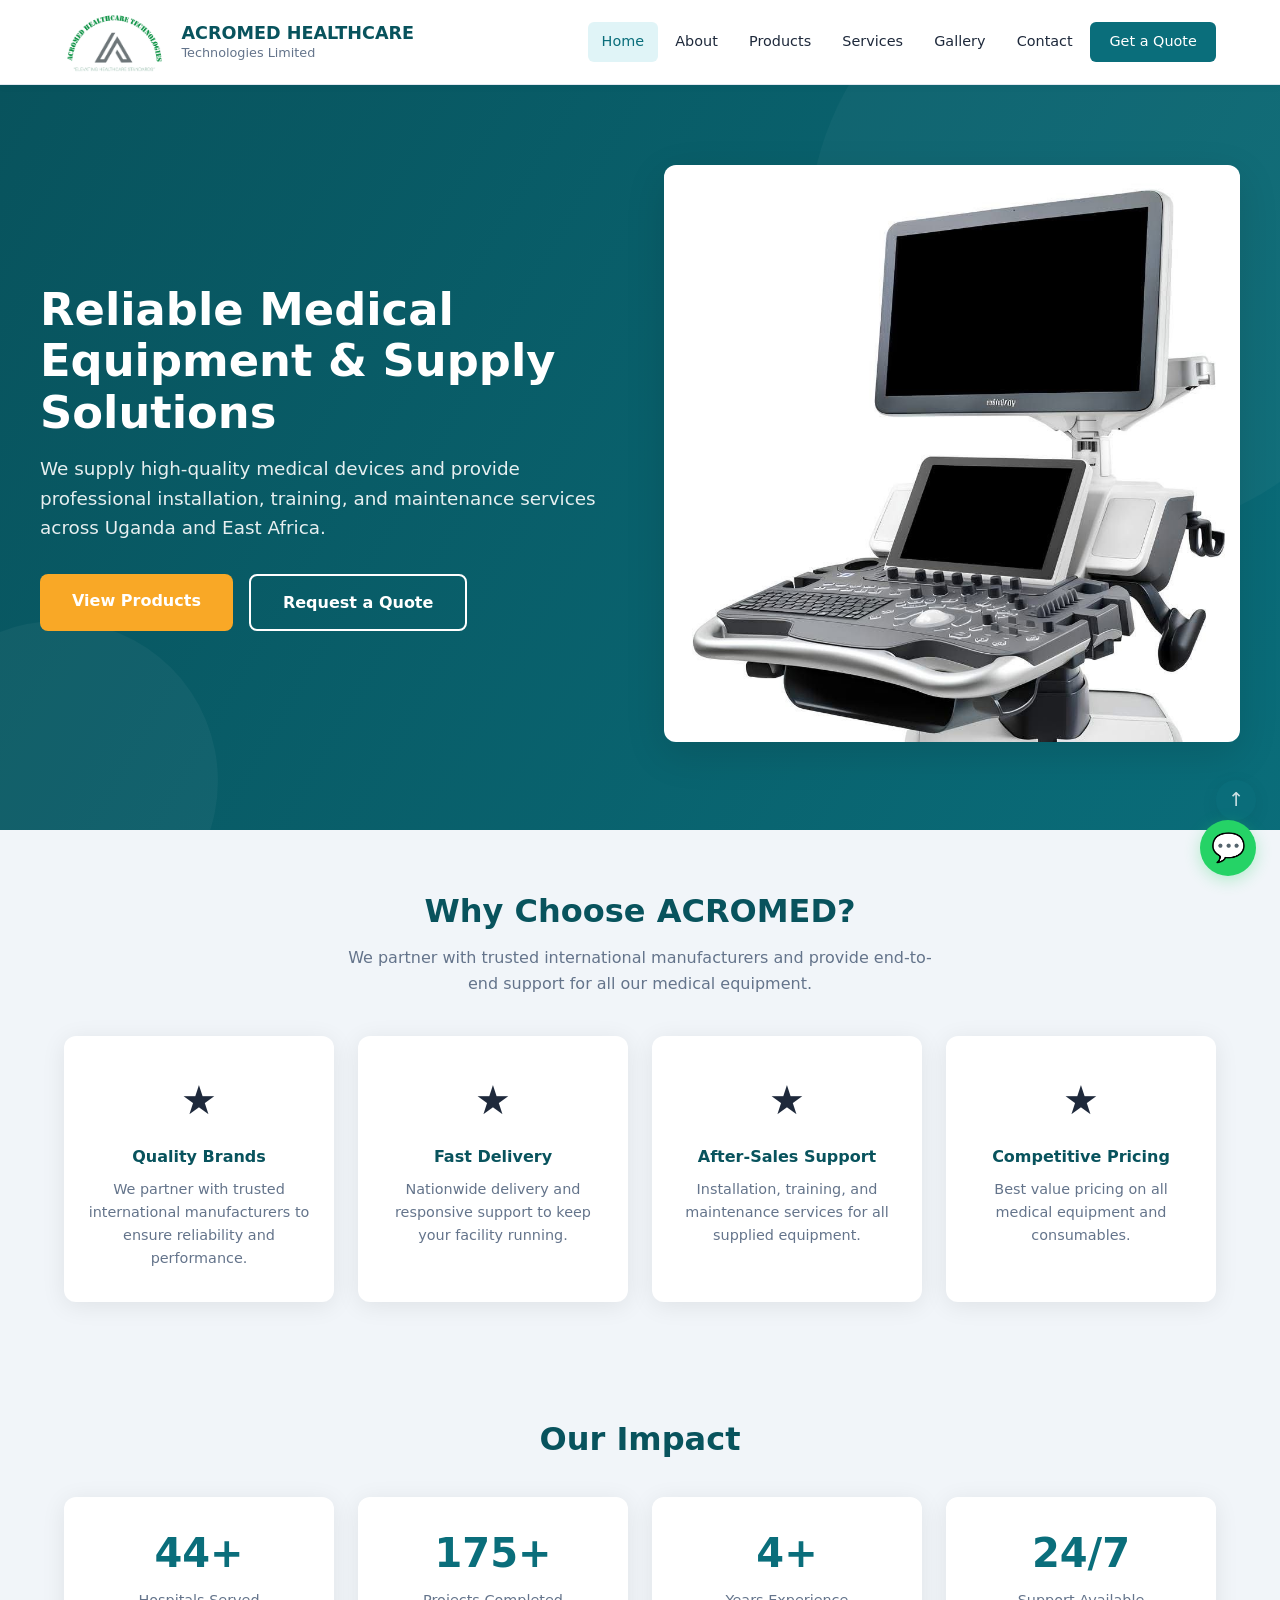
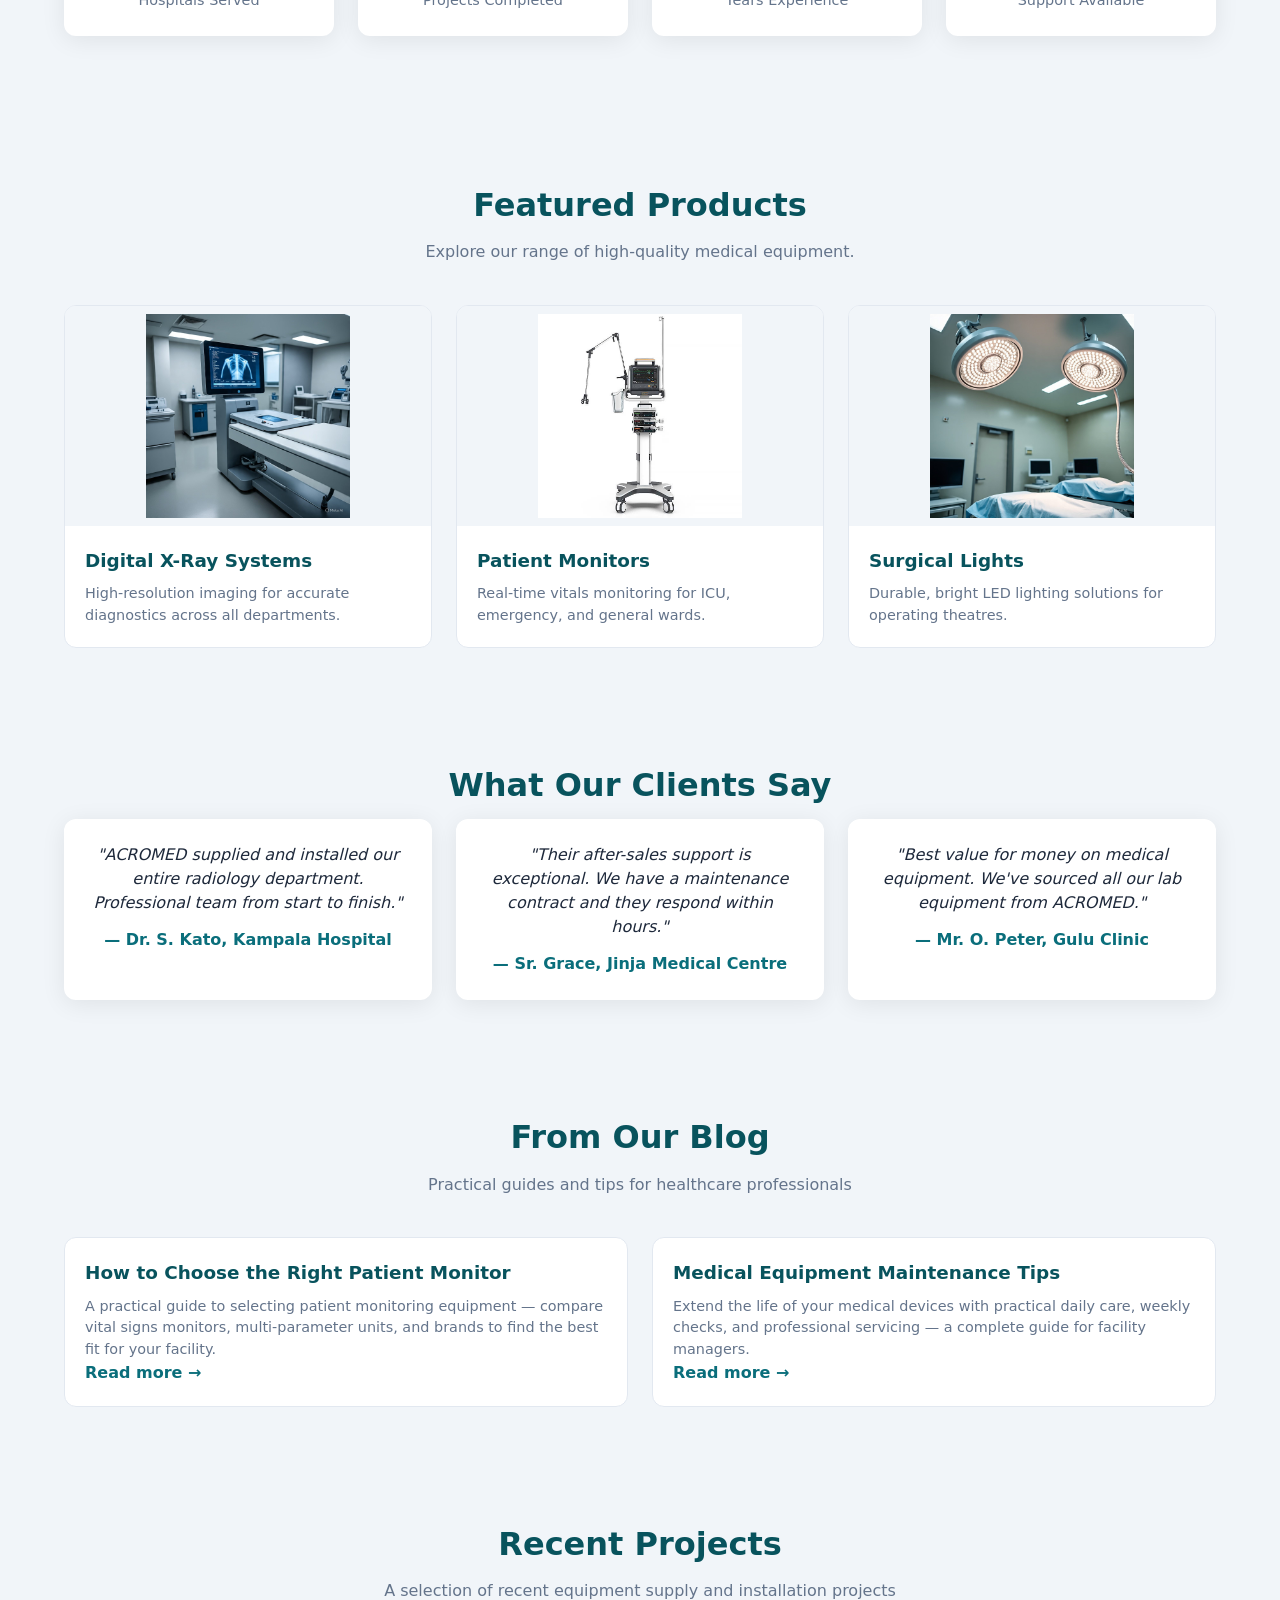
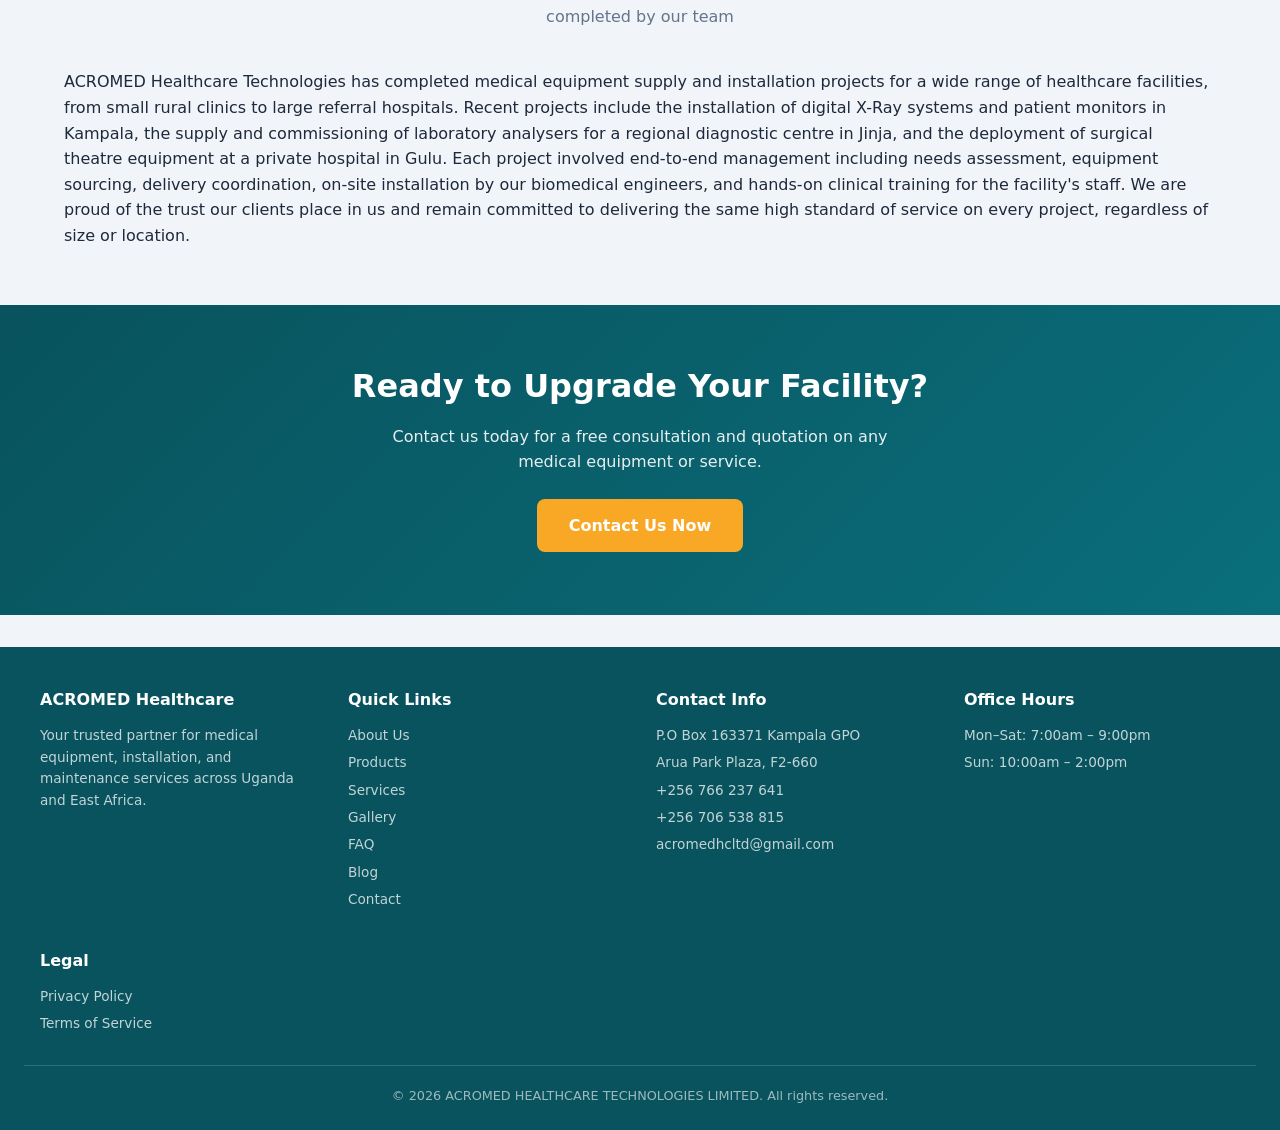
==== commit 50e9ec7c: "Cache-bust styles/animations with version query; fix reduced-motion visibility" ====
--- a/index.html
+++ b/index.html
@@ -13,7 +13,7 @@
 <meta property="og:image" content="https://www.acromedhcltd.com/images/logo.jpg"/>
 <link rel="canonical" href="https://acromedhcltd.com/"/>
 <link rel="icon" href="images/logo.jpg" type="image/x-icon"/>
-<link rel="stylesheet" href="styles.css"/>
+<link rel="stylesheet" href="styles.css?v=2"/>
 <script type="application/ld+json">
 {
   "@context": "https://schema.org",
@@ -146,7 +146,7 @@
 <a href="#" class="scroll-to-top">↑</a>
 
 <script async src="https://pagead2.googlesyndication.com/pagead/js/adsbygoogle.js?client=ca-pub-8360673445127627" crossorigin="anonymous"></script>
-<script src="animations.js"></script>
+<script src="animations.js?v=2"></script>
 
 </body>
 </html>
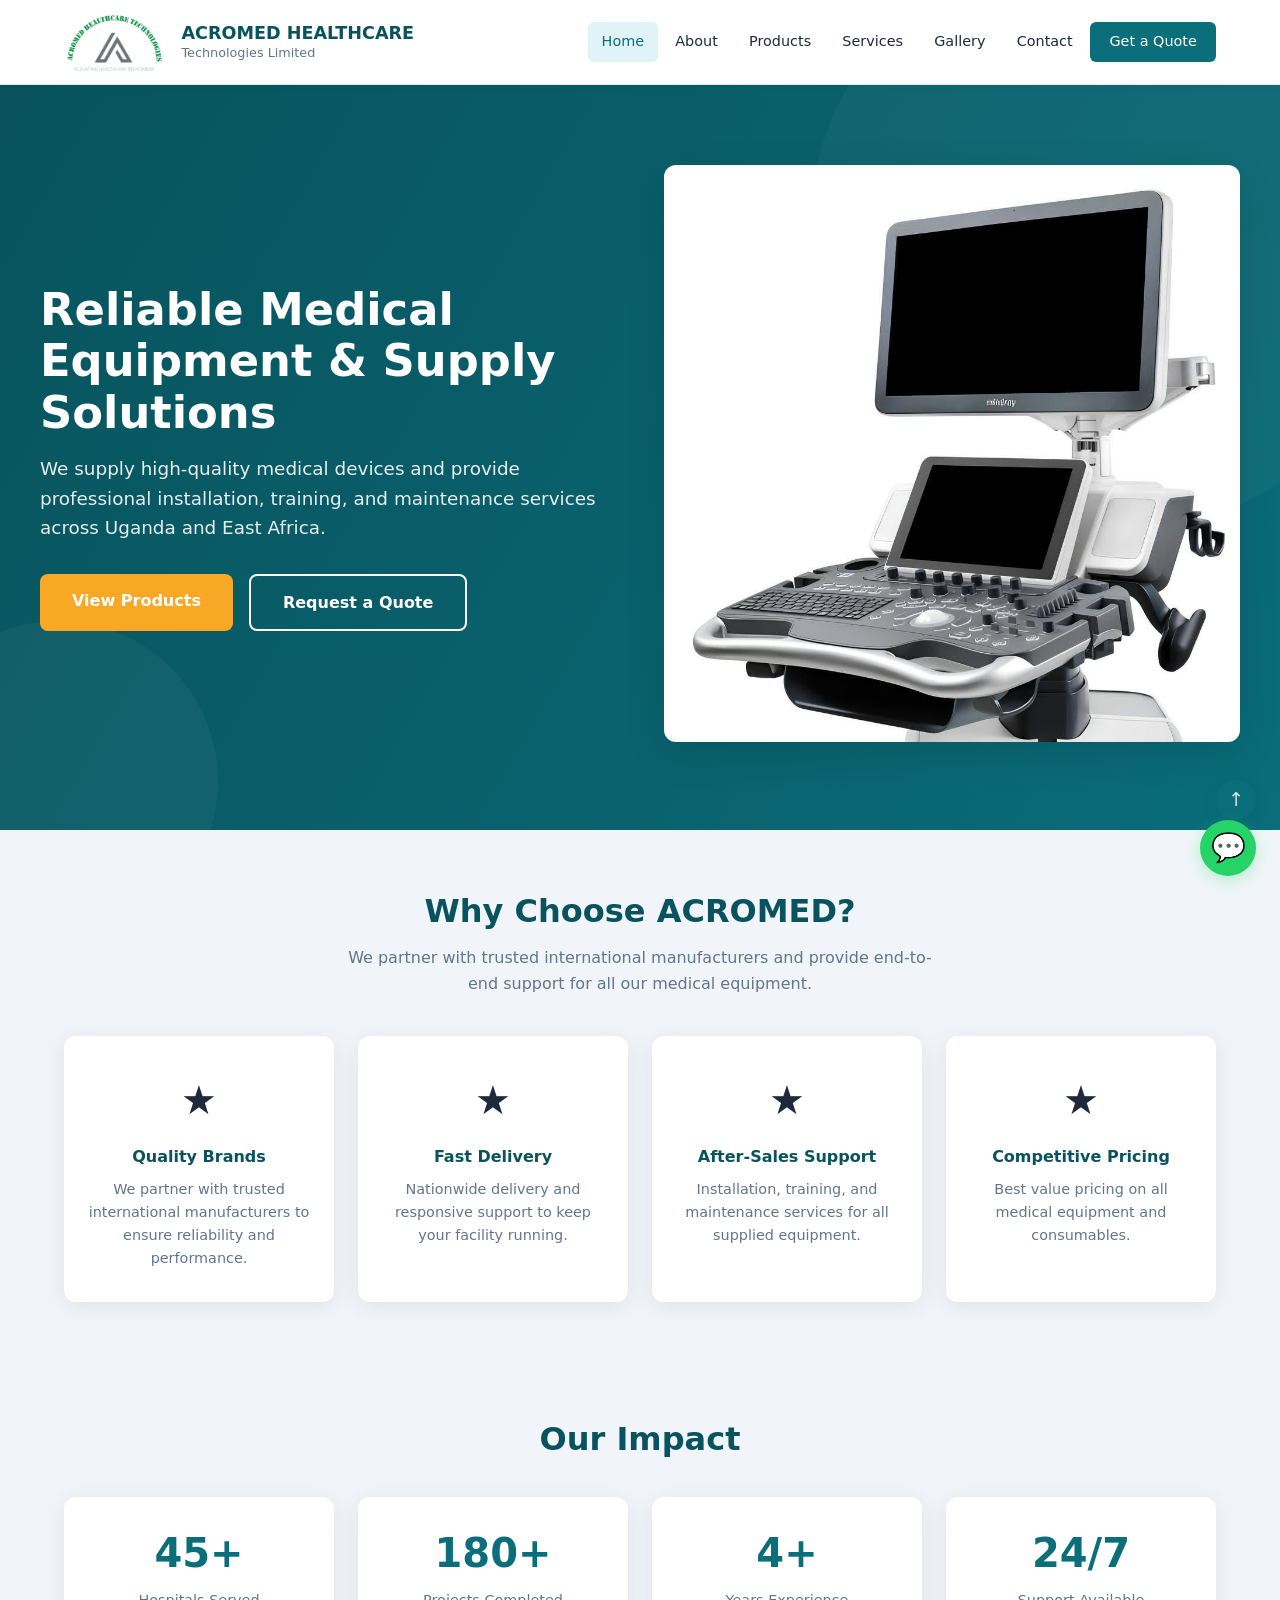
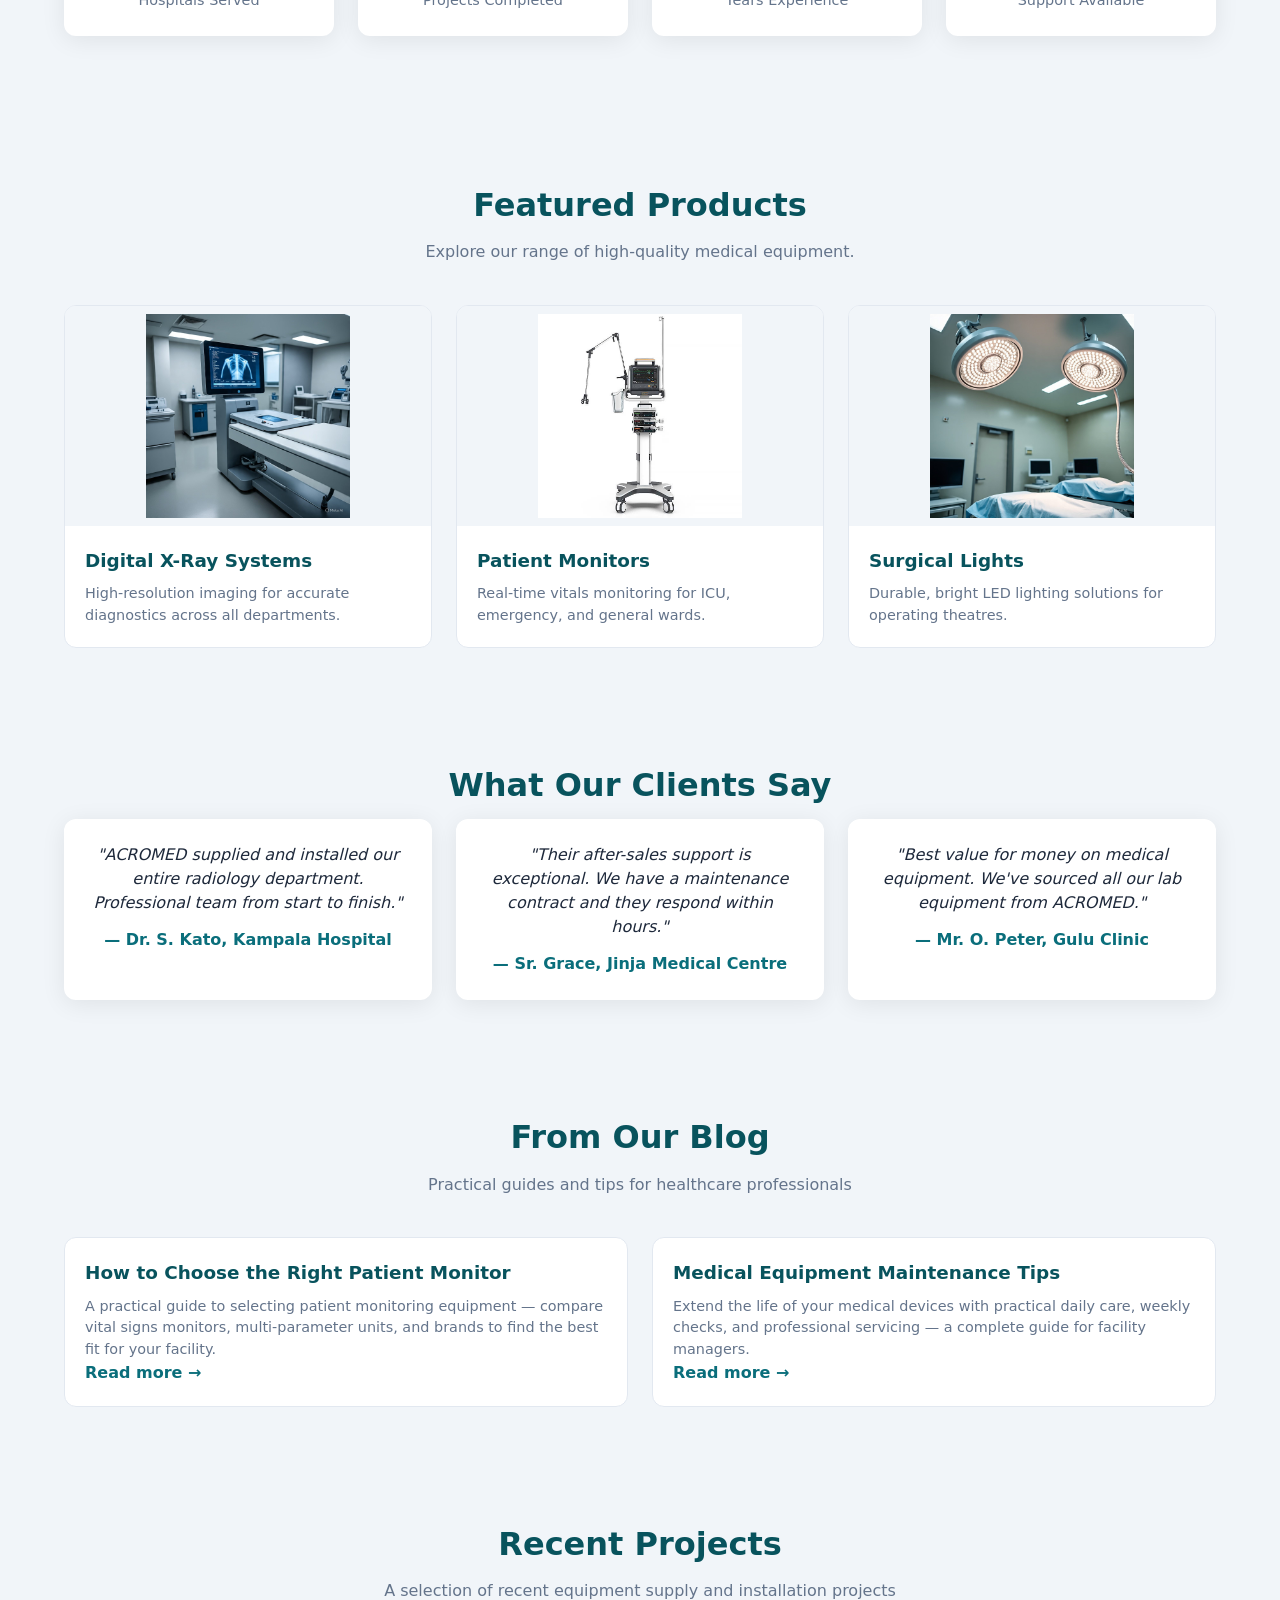
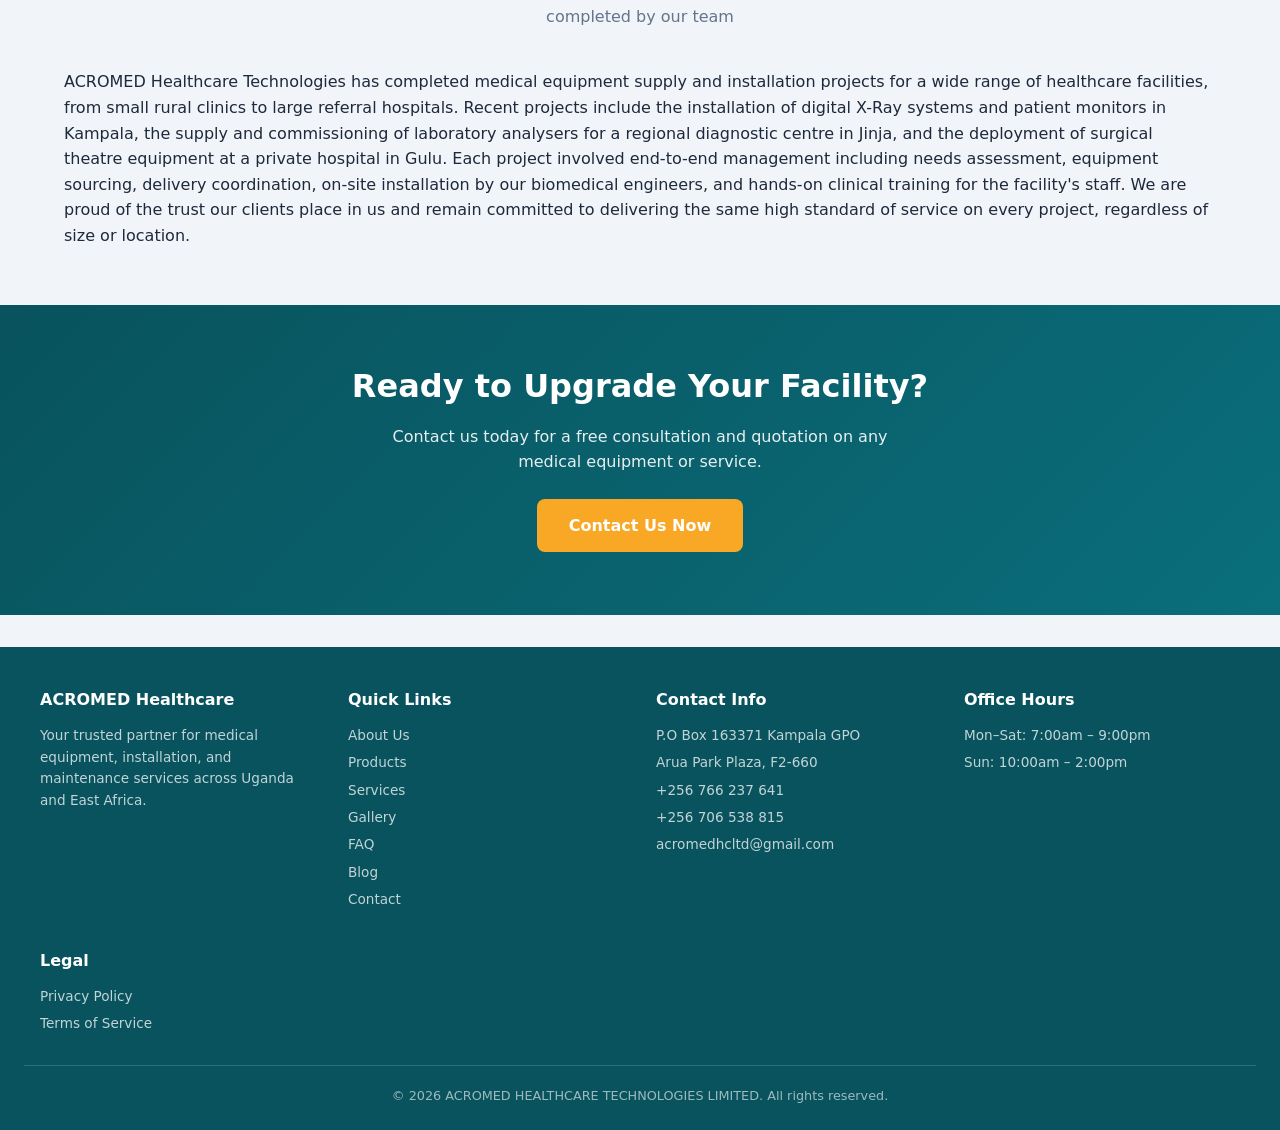
==== commit f236d172: "Reduce text walls: convert long paragraphs to checklists, step lists, and callouts; trim card copy; " ====
--- a/index.html
+++ b/index.html
@@ -13,7 +13,7 @@
 <meta property="og:image" content="https://www.acromedhcltd.com/images/logo.jpg"/>
 <link rel="canonical" href="https://acromedhcltd.com/"/>
 <link rel="icon" href="images/logo.jpg" type="image/x-icon"/>
-<link rel="stylesheet" href="styles.css?v=2"/>
+<link rel="stylesheet" href="styles.css?v=3"/>
 <script type="application/ld+json">
 {
   "@context": "https://schema.org",
@@ -145,8 +145,7 @@
 <a href="https://wa.me/256706540718" target="_blank" class="whatsapp-float" title="Chat on WhatsApp">💬</a>
 <a href="#" class="scroll-to-top">↑</a>
 
-<script async src="https://pagead2.googlesyndication.com/pagead/js/adsbygoogle.js?client=ca-pub-8360673445127627" crossorigin="anonymous"></script>
-<script src="animations.js?v=2"></script>
+<script src="animations.js?v=3"></script>
 
 </body>
 </html>
--- a/styles.css
+++ b/styles.css
@@ -581,6 +581,84 @@
   margin: 1rem 0;
 }
 .hp-field { display: none !important; }
+
+/* ===== Scannable content utilities ===== */
+.check-list {
+  list-style: none;
+  margin: 1rem 0 1.5rem;
+}
+.check-list li {
+  position: relative;
+  padding-left: 2rem;
+  margin-bottom: 0.75rem;
+  font-size: 0.95rem;
+  line-height: 1.5;
+}
+.check-list li::before {
+  content: '✓';
+  position: absolute;
+  left: 0;
+  top: 0;
+  width: 1.35rem;
+  height: 1.35rem;
+  border-radius: 50%;
+  background: var(--primary-light);
+  color: var(--primary);
+  font-weight: 700;
+  font-size: 0.8rem;
+  display: flex;
+  align-items: center;
+  justify-content: center;
+}
+.check-list li strong { color: var(--primary-dark); }
+
+.step-list {
+  list-style: none;
+  margin: 1rem 0 1.5rem;
+  counter-reset: step;
+}
+.step-list li {
+  position: relative;
+  padding-left: 3rem;
+  margin-bottom: 1rem;
+  font-size: 0.95rem;
+  line-height: 1.5;
+}
+.step-list li::before {
+  counter-increment: step;
+  content: counter(step);
+  position: absolute;
+  left: 0;
+  top: 0;
+  width: 2rem;
+  height: 2rem;
+  border-radius: 50%;
+  background: var(--primary);
+  color: var(--white);
+  font-weight: 700;
+  font-size: 0.9rem;
+  display: flex;
+  align-items: center;
+  justify-content: center;
+}
+.step-list li strong { color: var(--primary-dark); }
+
+.callout {
+  background: var(--white);
+  border: 1px solid var(--border);
+  border-left: 4px solid var(--accent);
+  border-radius: var(--radius);
+  padding: 1.25rem 1.5rem;
+  margin: 1.5rem 0;
+  box-shadow: var(--shadow);
+}
+.callout h4 {
+  color: var(--primary-dark);
+  margin-bottom: 0.5rem;
+  font-size: 1rem;
+}
+.callout p { font-size: 0.92rem; color: var(--text); }
+.callout.primary { border-left-color: var(--primary); }
 .review-form { max-width: 600px; margin: 0 auto; }
 .star-select { display: flex; gap: 0.25rem; margin: 0.5rem 0 1rem; }
 .star-select input { display: none; }
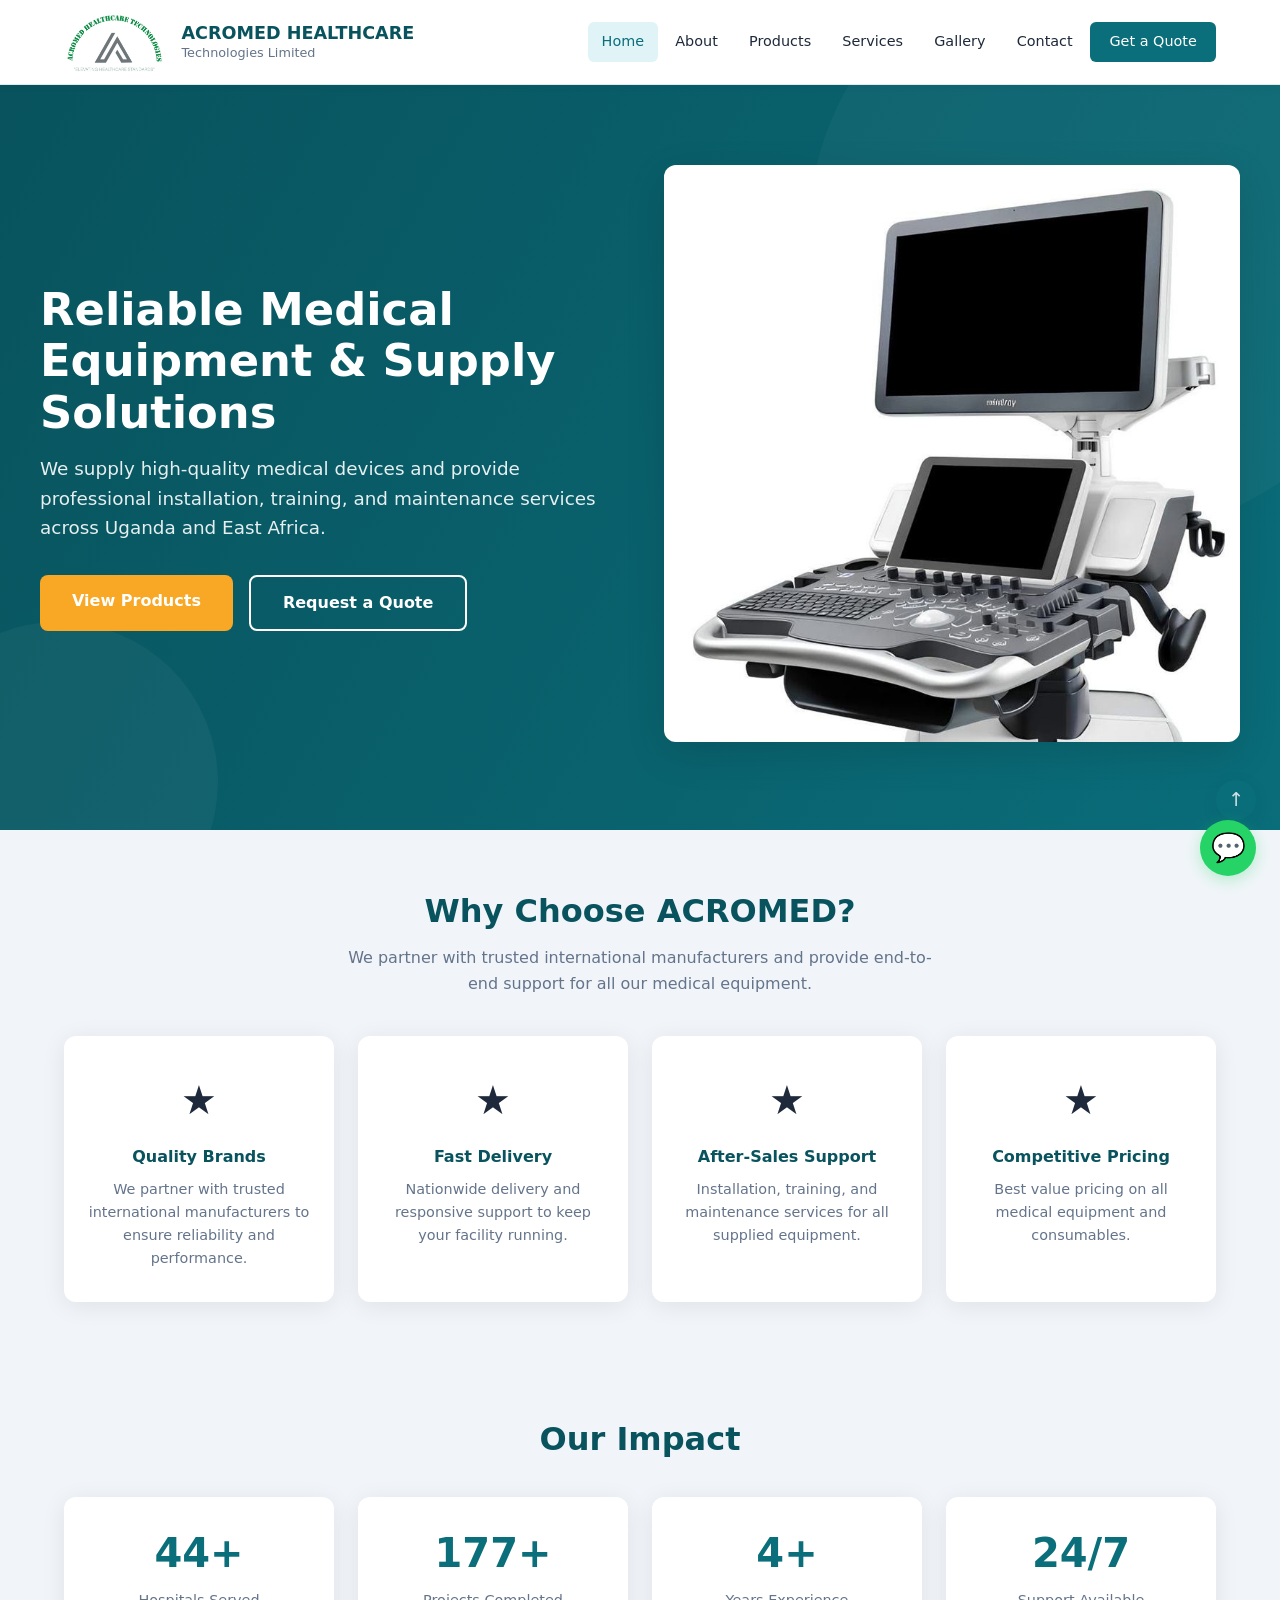
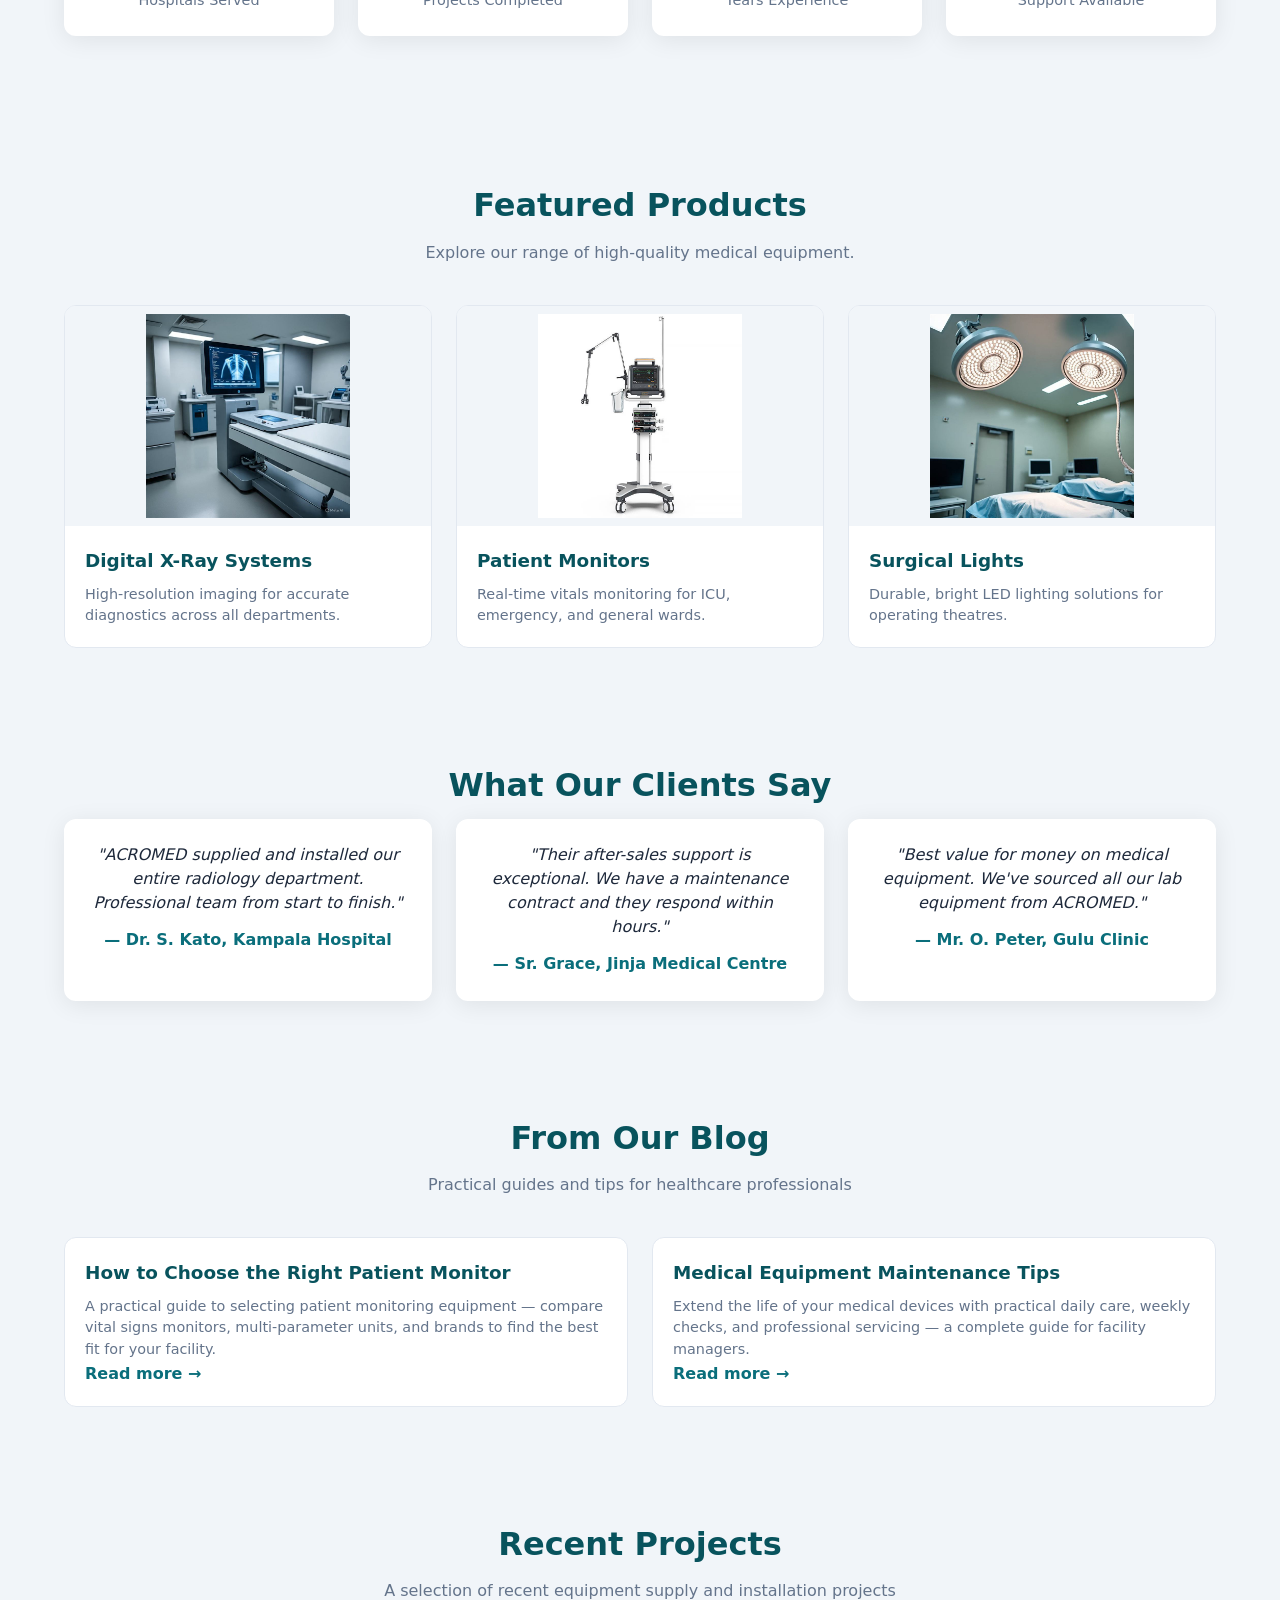
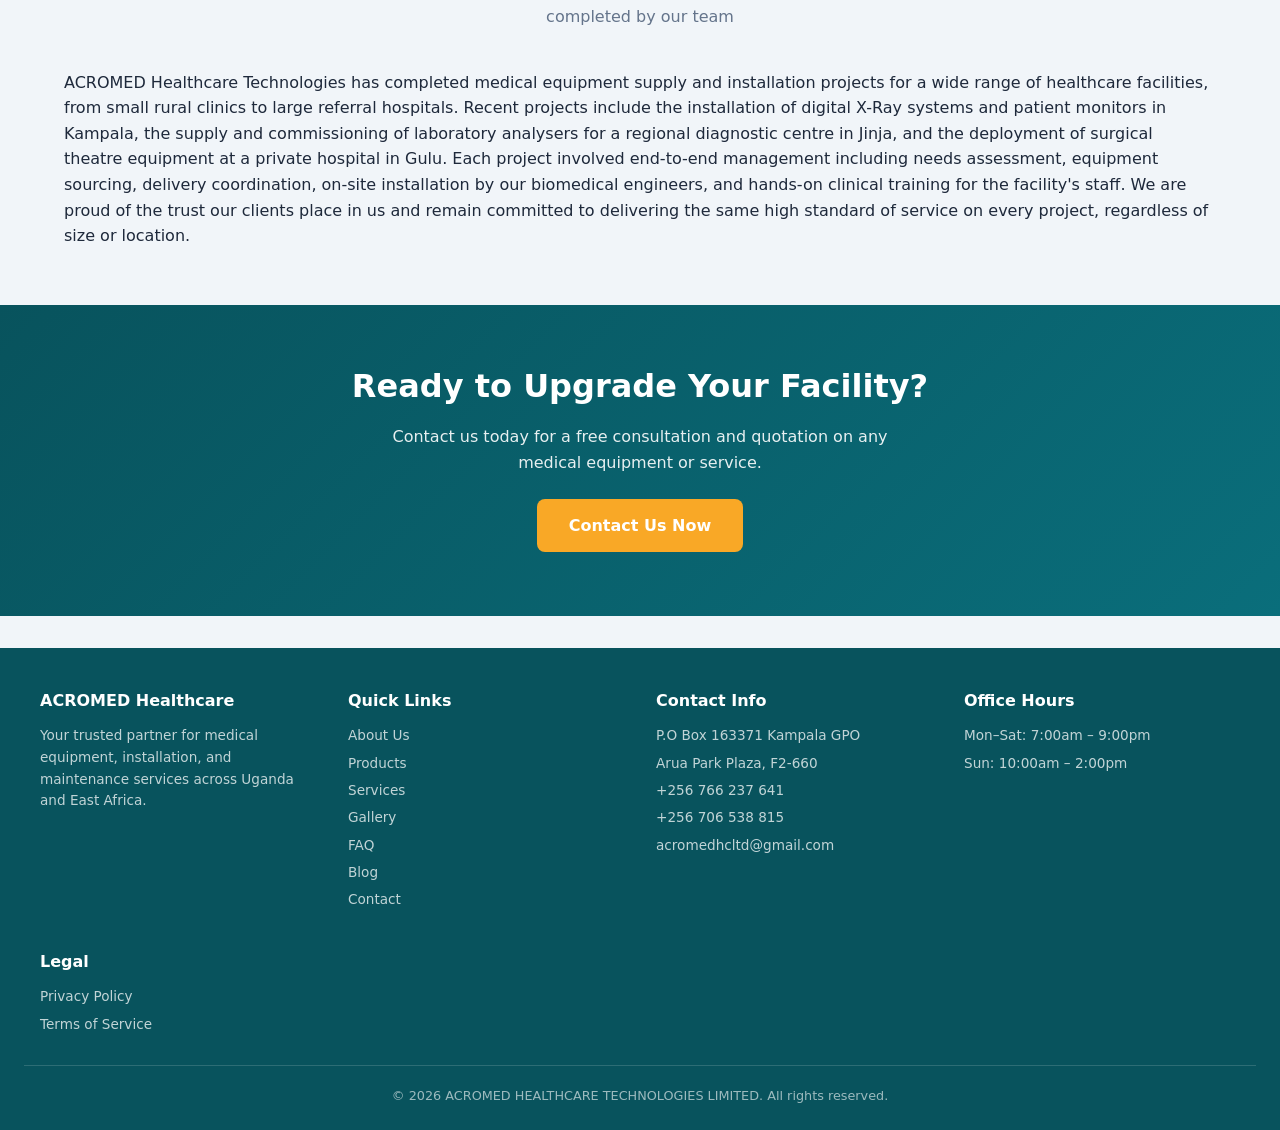
==== commit e5bb4ea7: "Speed up page loads: downscale images to 800px and recompress; bust image cache with ?v=2" ====
--- a/index.html
+++ b/index.html
@@ -10,7 +10,7 @@
 <meta property="og:description" content="Leading supplier of medical equipment, hospital supplies, installation and maintenance services across Uganda and East Africa."/>
 <meta property="og:type" content="website"/>
 <meta property="og:url" content="https://www.acromedhcltd.com/"/>
-<meta property="og:image" content="https://www.acromedhcltd.com/images/logo.jpg"/>
+<meta property="og:image" content="https://www.acromedhcltd.com/images/logo.jpg?v=2"/>
 <link rel="canonical" href="https://acromedhcltd.com/"/>
 <link rel="icon" href="images/logo.jpg" type="image/x-icon"/>
 <link rel="stylesheet" href="styles.css?v=3"/>
@@ -36,7 +36,7 @@
 <header>
   <div class="brand">
     <div class="brand-left">
-      <img src="images/logo.jpg" alt="ACROMED Logo" class="logo"/>
+      <img src="images/logo.jpg?v=2" alt="ACROMED Logo" class="logo"/>
       <div class="site-title">ACROMED HEALTHCARE <span>Technologies Limited</span></div>
     </div>
     <button class="menu-toggle" onclick="this.nextElementSibling.classList.toggle('open')">☰</button>
@@ -63,7 +63,7 @@
       </div>
     </div>
     <div class="hero-image">
-      <img src="images/hero2.jpg" alt="Medical equipment" loading="lazy"/>
+      <img src="images/hero2.jpg?v=2" alt="Medical equipment" loading="lazy"/>
     </div>
   </div>
 </section>
@@ -94,9 +94,9 @@
     <h2 class="section-title">Featured Products</h2>
     <p class="section-sub">Explore our range of high-quality medical equipment.</p>
     <div class="grid-3">
-      <div class="card reveal reveal-delay-1"><img class="card-img" src="images/xray.jpg" alt="Digital X-Ray" loading="lazy"/><div class="card-body"><h4>Digital X-Ray Systems</h4><p>High-resolution imaging for accurate diagnostics across all departments.</p></div></div>
-      <div class="card reveal reveal-delay-2"><img class="card-img" src="images/patient-mon.jpg" alt="Patient Monitor" loading="lazy"/><div class="card-body"><h4>Patient Monitors</h4><p>Real-time vitals monitoring for ICU, emergency, and general wards.</p></div></div>
-      <div class="card reveal reveal-delay-3"><img class="card-img" src="images/light.jpg" alt="Surgical Lights" loading="lazy"/><div class="card-body"><h4>Surgical Lights</h4><p>Durable, bright LED lighting solutions for operating theatres.</p></div></div>
+      <div class="card reveal reveal-delay-1"><img class="card-img" src="images/xray.jpg?v=2" alt="Digital X-Ray" loading="lazy"/><div class="card-body"><h4>Digital X-Ray Systems</h4><p>High-resolution imaging for accurate diagnostics across all departments.</p></div></div>
+      <div class="card reveal reveal-delay-2"><img class="card-img" src="images/patient-mon.jpg?v=2" alt="Patient Monitor" loading="lazy"/><div class="card-body"><h4>Patient Monitors</h4><p>Real-time vitals monitoring for ICU, emergency, and general wards.</p></div></div>
+      <div class="card reveal reveal-delay-3"><img class="card-img" src="images/light.jpg?v=2" alt="Surgical Lights" loading="lazy"/><div class="card-body"><h4>Surgical Lights</h4><p>Durable, bright LED lighting solutions for operating theatres.</p></div></div>
     </div>
   </section>
 
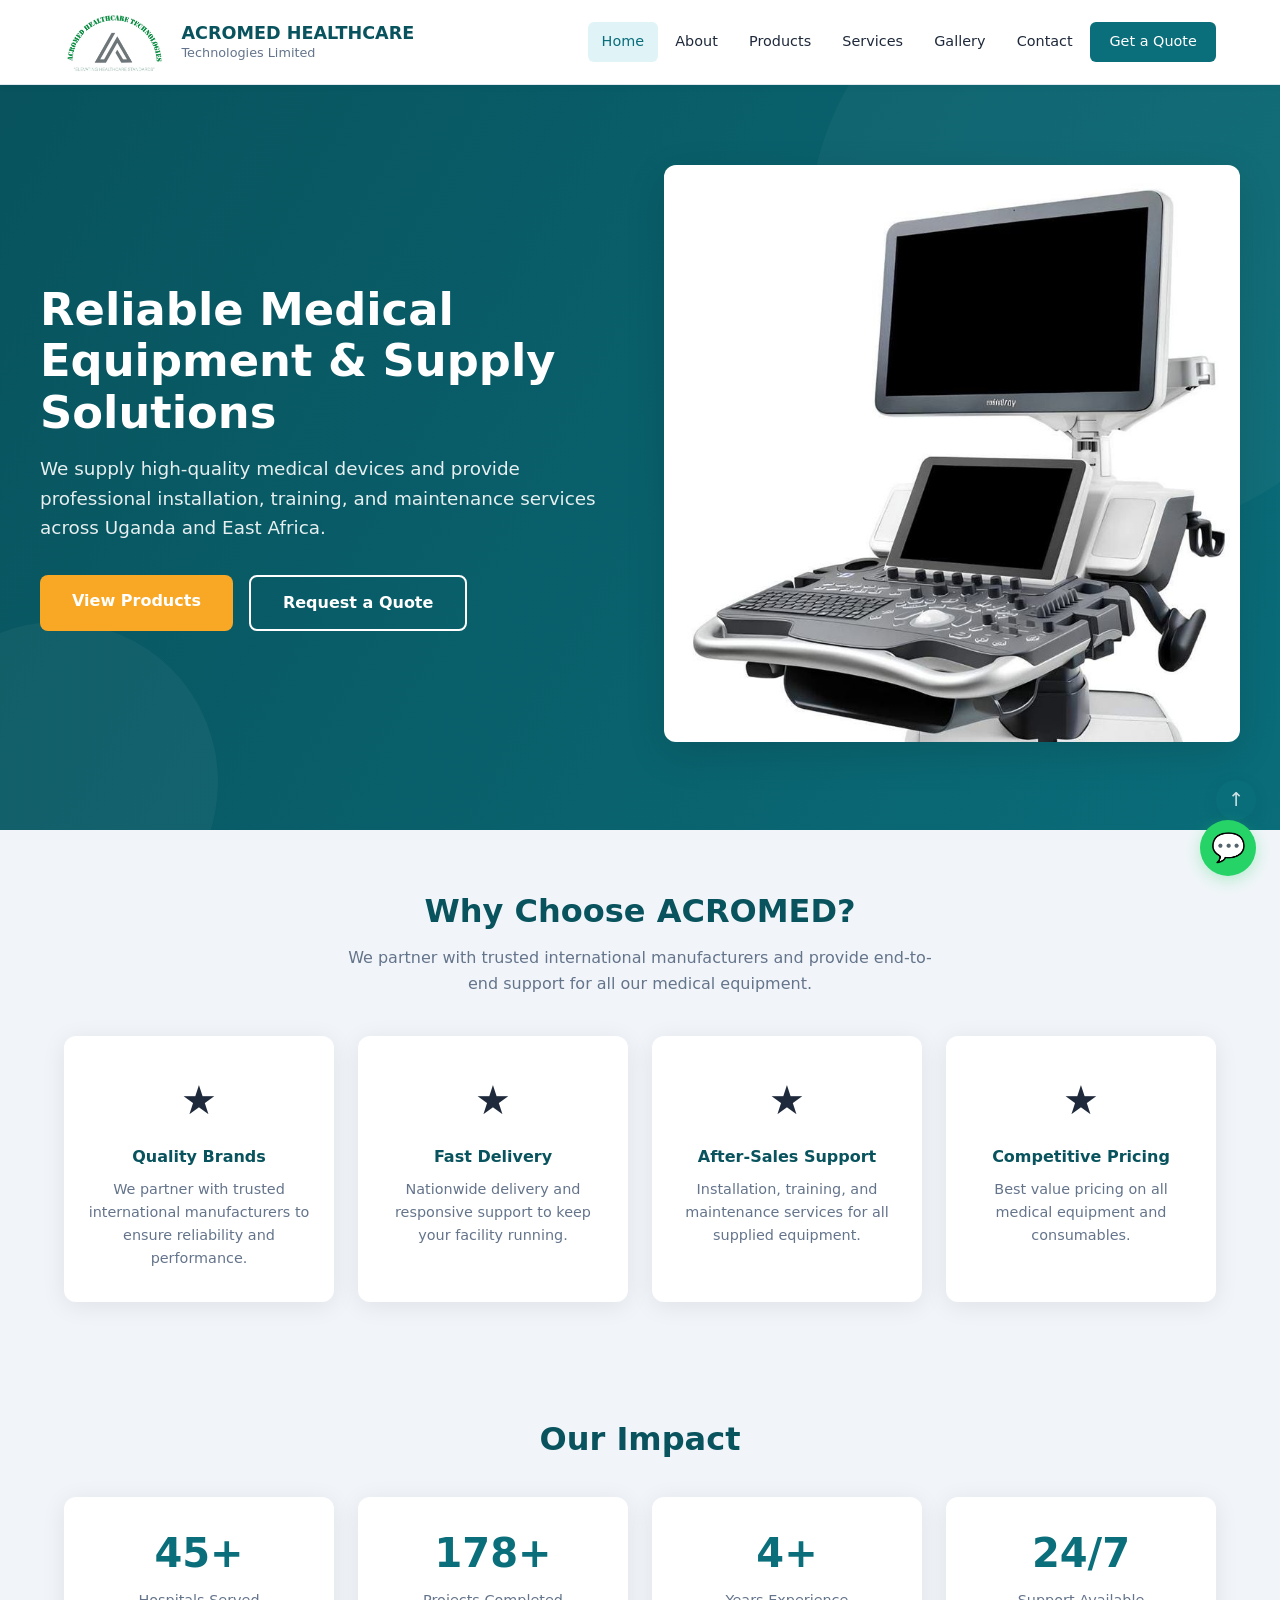
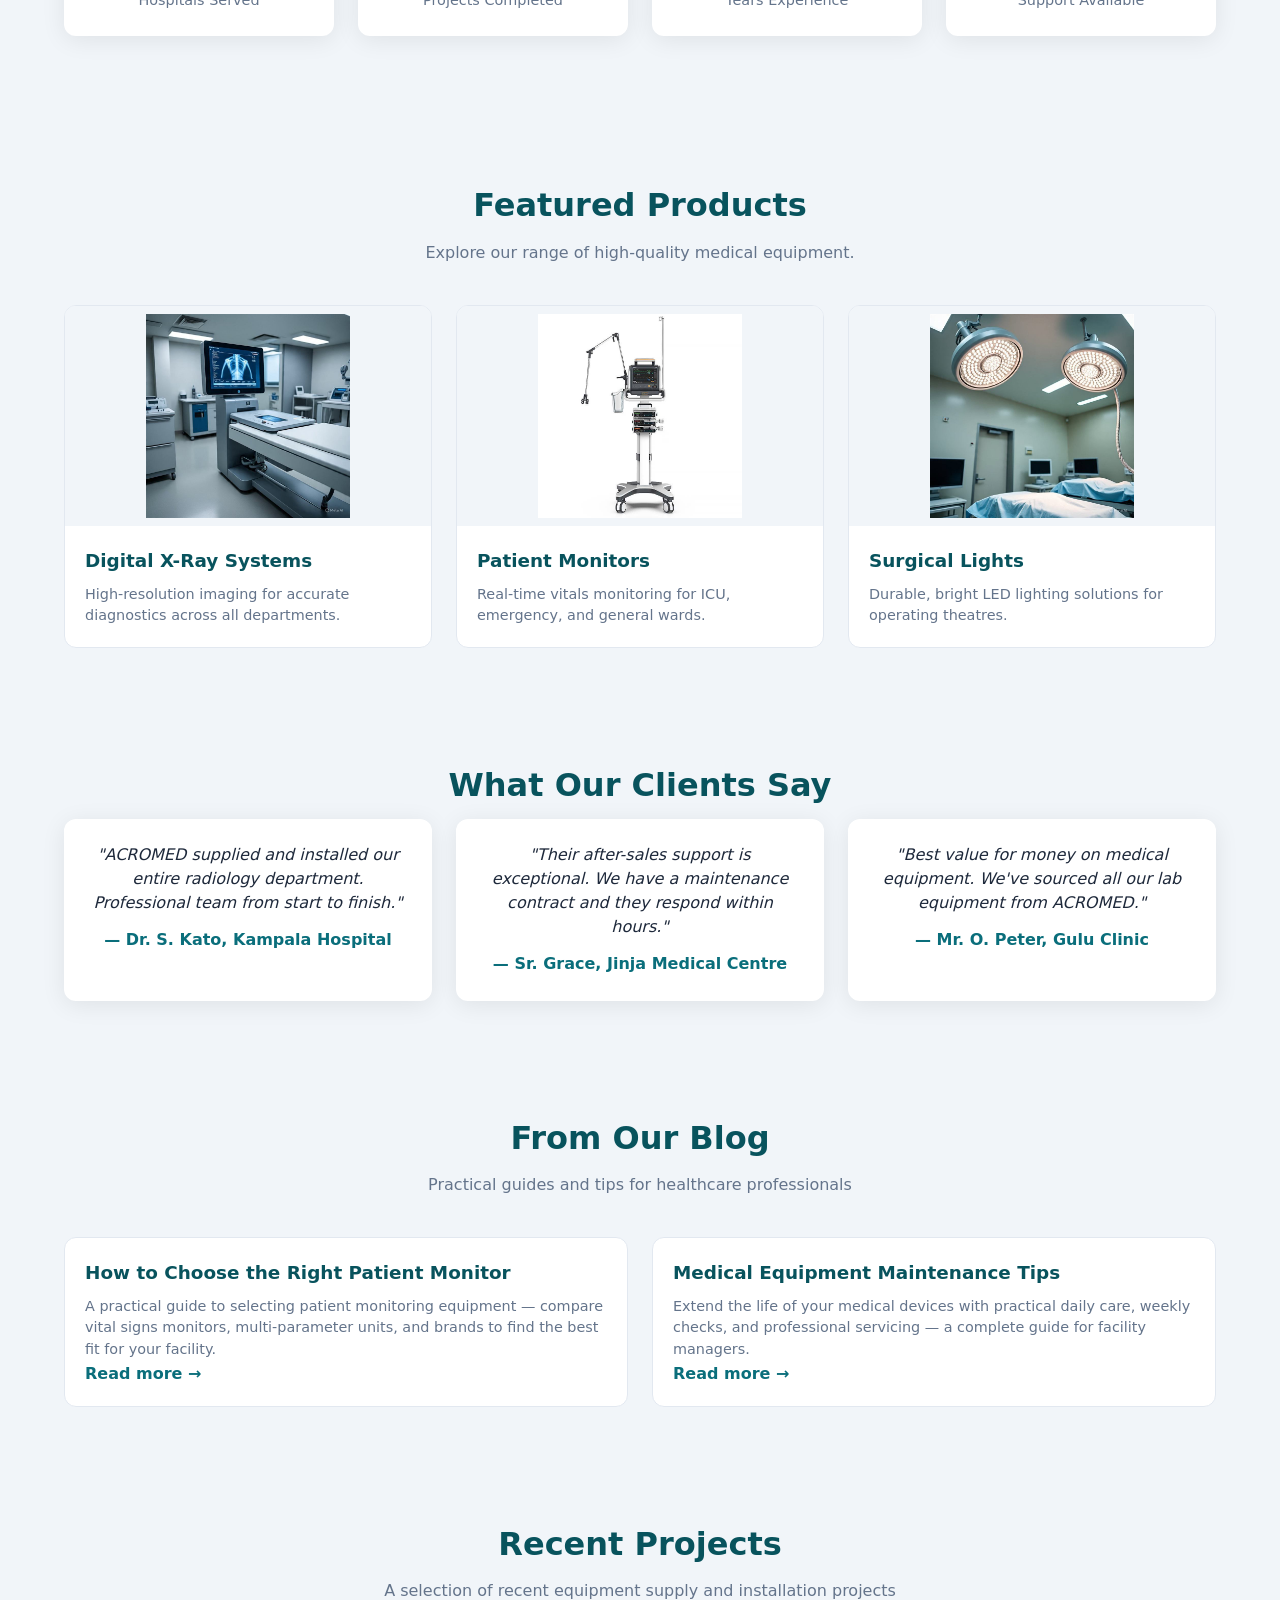
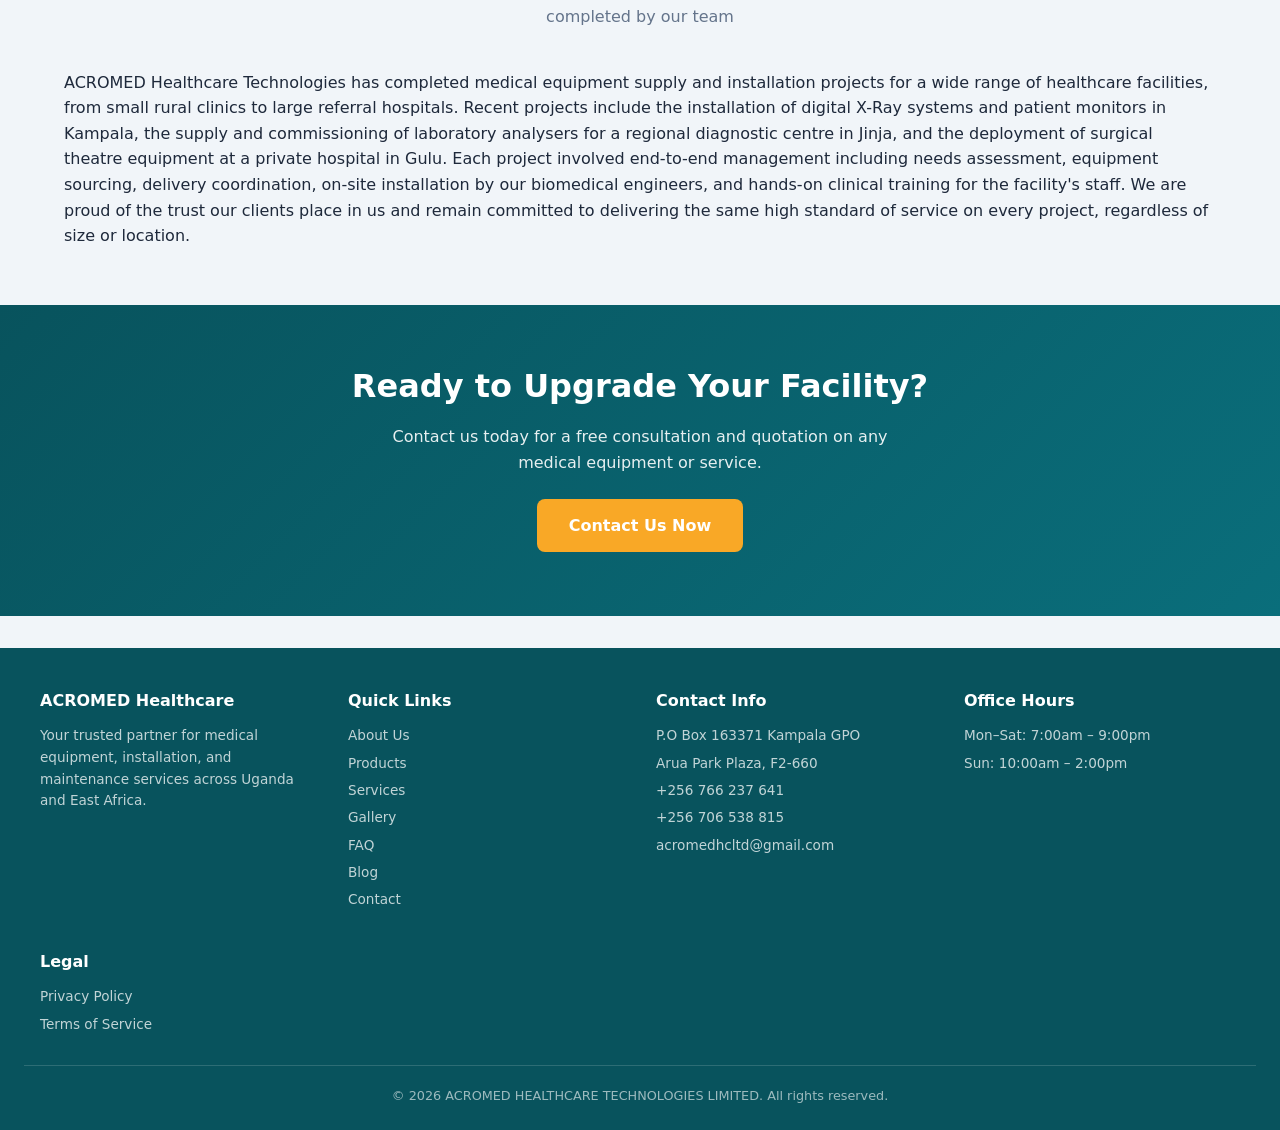
==== commit 75292b88: "Add Monetag meta tag to all pages" ====
--- a/index.html
+++ b/index.html
@@ -31,6 +31,7 @@
   "url": "https://www.acromedhcltd.com"
 }
 </script>
+<meta name="monetag" content="ba4d7072d6ddcbc87b6396893ebb6736">
 </head>
 <body>
 <header>
